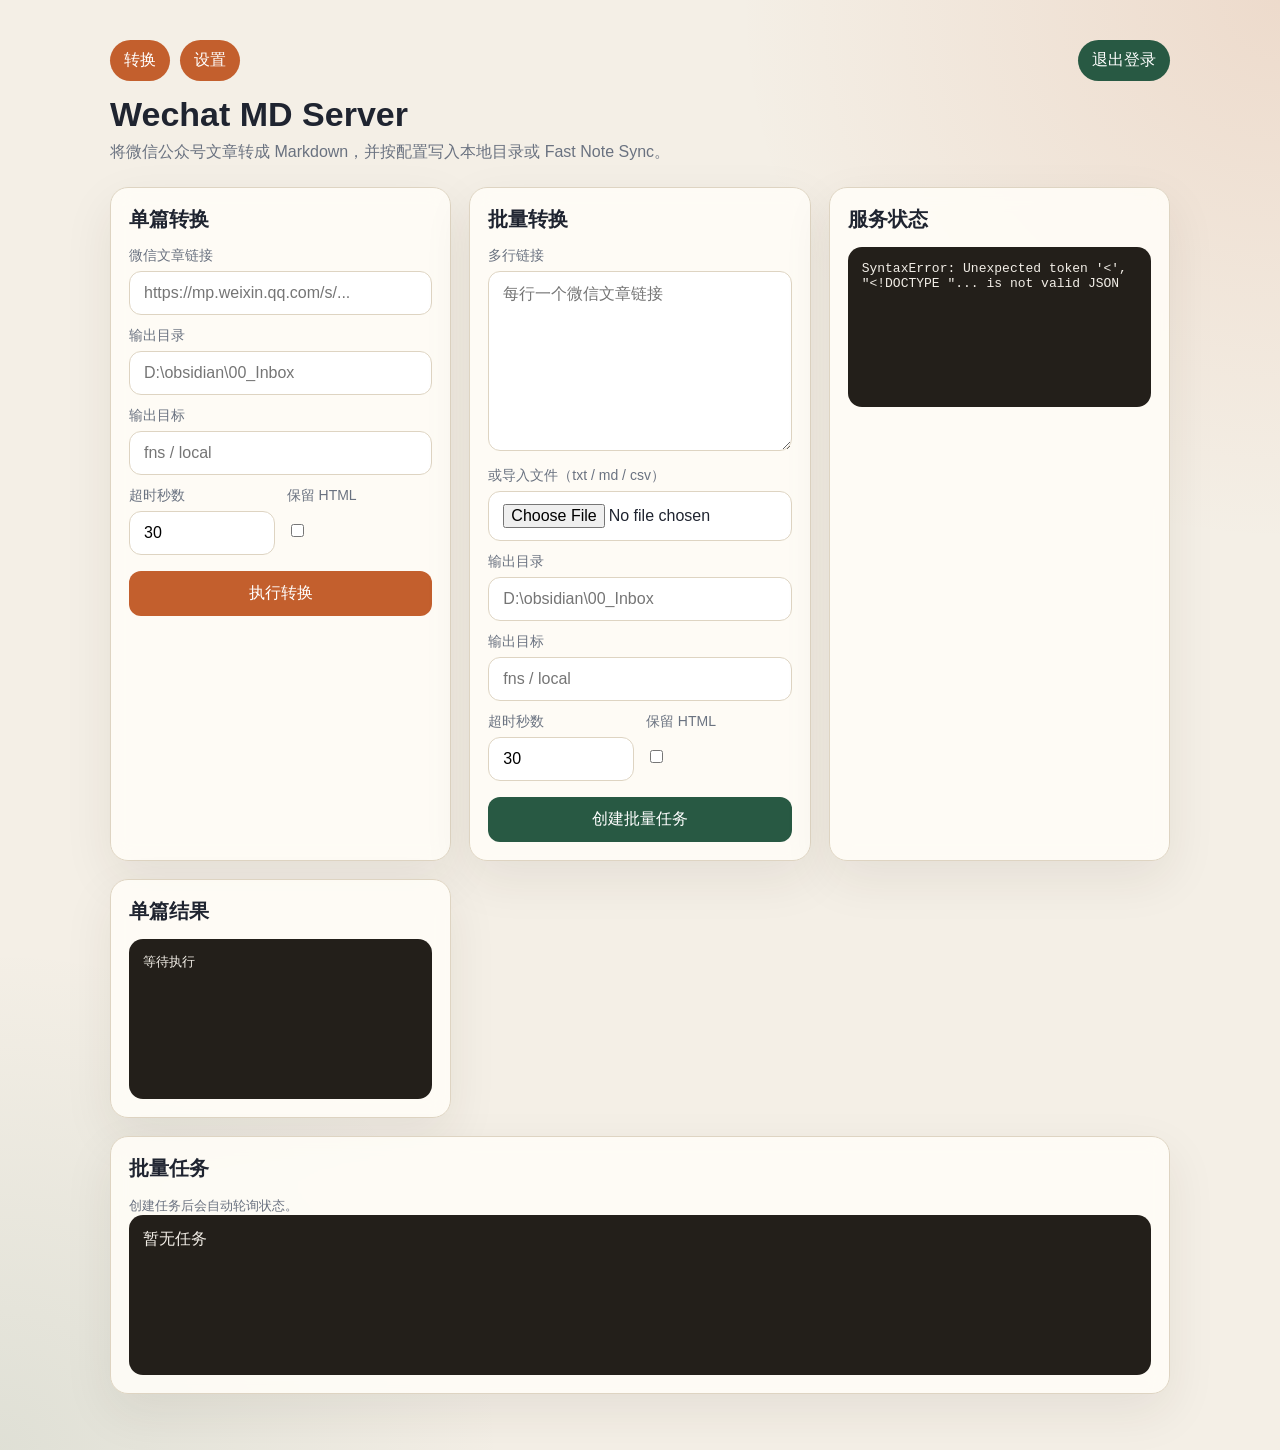
==== app/web/index.html @ 17783401 "feat: add admin settings page with FNS clipboard import" ====
<!doctype html>
<html lang="zh-CN">
<head>
  <meta charset="utf-8">
  <meta name="viewport" content="width=device-width, initial-scale=1">
  <title>Wechat MD Server</title>
  <style>
    :root {
      --bg: #f4efe6;
      --card: #fffdf8;
      --ink: #1f2430;
      --muted: #6a7280;
      --line: #ded4c2;
      --accent: #c35f2d;
      --accent-2: #285943;
    }
    * { box-sizing: border-box; }
    body {
      margin: 0;
      font-family: "Segoe UI", "PingFang SC", "Microsoft YaHei", sans-serif;
      color: var(--ink);
      background:
        radial-gradient(circle at top right, rgba(195,95,45,.14), transparent 28%),
        radial-gradient(circle at bottom left, rgba(40,89,67,.1), transparent 26%),
        var(--bg);
    }
    main { max-width: 1100px; margin: 0 auto; padding: 40px 20px 56px; }
    h1 { margin: 0 0 8px; font-size: 34px; }
    p.lead { margin: 0 0 24px; color: var(--muted); }
    .grid { display: grid; grid-template-columns: repeat(auto-fit, minmax(320px, 1fr)); gap: 18px; }
    .card {
      background: rgba(255,253,248,.88);
      border: 1px solid var(--line);
      border-radius: 18px;
      padding: 18px;
      box-shadow: 0 18px 50px rgba(46, 38, 26, .08);
      backdrop-filter: blur(10px);
    }
    .card h2 { margin: 0 0 14px; font-size: 20px; }
    label { display: block; margin: 12px 0 6px; font-size: 14px; color: var(--muted); }
    input, textarea, button {
      width: 100%;
      font: inherit;
      border-radius: 12px;
    }
    input, textarea {
      padding: 12px 14px;
      border: 1px solid var(--line);
      background: #fff;
    }
    textarea { min-height: 180px; resize: vertical; }
    .row { display: grid; grid-template-columns: 1fr 1fr; gap: 12px; }
    .actions { display: flex; gap: 10px; margin-top: 16px; }
    .actions button {
      border: 0;
      padding: 12px 14px;
      cursor: pointer;
      color: #fff;
      background: var(--accent);
    }
    .actions button.secondary { background: var(--accent-2); }
    pre, .result {
      margin: 0;
      padding: 14px;
      border-radius: 14px;
      background: #231f1a;
      color: #f2eee7;
      overflow: auto;
      min-height: 160px;
      white-space: pre-wrap;
      word-break: break-word;
    }
    .toolbar {
      display: flex;
      justify-content: space-between;
      align-items: center;
      margin-bottom: 14px;
    }
    .nav {
      display: flex;
      gap: 10px;
    }
    .nav a {
      display: inline-flex;
      align-items: center;
      text-decoration: none;
      border-radius: 999px;
      padding: 10px 14px;
      color: #fff;
      background: var(--accent);
    }
    .toolbar button {
      width: auto;
      border: 0;
      border-radius: 999px;
      padding: 10px 14px;
      background: var(--accent-2);
      color: #fff;
      cursor: pointer;
    }
    ul.jobs { list-style: none; padding: 0; margin: 0; display: grid; gap: 10px; }
    ul.jobs li {
      border: 1px solid var(--line);
      border-radius: 14px;
      padding: 12px;
      background: #fff;
    }
    small { color: var(--muted); }
  </style>
</head>
<body>
  <main>
    <div class="toolbar">
      <div class="nav">
        <a href="/">转换</a>
        <a href="/settings">设置</a>
      </div>
      <button id="logout-button">退出登录</button>
    </div>
    <h1>Wechat MD Server</h1>
    <p class="lead">将微信公众号文章转成 Markdown，并按配置写入本地目录或 Fast Note Sync。</p>
    <div class="grid">
      <section class="card">
        <h2>单篇转换</h2>
        <label for="single-url">微信文章链接</label>
        <input id="single-url" placeholder="https://mp.weixin.qq.com/s/..." />
        <label for="single-output">输出目录</label>
        <input id="single-output" placeholder="D:\obsidian\00_Inbox" />
        <label for="single-target">输出目标</label>
        <input id="single-target" placeholder="fns / local" />
        <div class="row">
          <div>
            <label for="single-timeout">超时秒数</label>
            <input id="single-timeout" type="number" value="30" />
          </div>
          <div>
            <label for="single-save-html">保留 HTML</label>
            <input id="single-save-html" type="checkbox" style="width:auto; transform: translateY(10px);" />
          </div>
        </div>
        <div class="actions">
          <button id="single-submit">执行转换</button>
        </div>
      </section>

      <section class="card">
        <h2>批量转换</h2>
        <label for="batch-urls">多行链接</label>
        <textarea id="batch-urls" placeholder="每行一个微信文章链接"></textarea>
        <label for="batch-file">或导入文件（txt / md / csv）</label>
        <input id="batch-file" type="file" />
        <label for="batch-output">输出目录</label>
        <input id="batch-output" placeholder="D:\obsidian\00_Inbox" />
        <label for="batch-target">输出目标</label>
        <input id="batch-target" placeholder="fns / local" />
        <div class="row">
          <div>
            <label for="batch-timeout">超时秒数</label>
            <input id="batch-timeout" type="number" value="30" />
          </div>
          <div>
            <label for="batch-save-html">保留 HTML</label>
            <input id="batch-save-html" type="checkbox" style="width:auto; transform: translateY(10px);" />
          </div>
        </div>
        <div class="actions">
          <button id="batch-submit" class="secondary">创建批量任务</button>
        </div>
      </section>

      <section class="card">
        <h2>服务状态</h2>
        <pre id="config-result">加载中...</pre>
      </section>

      <section class="card">
        <h2>单篇结果</h2>
        <pre id="single-result">等待执行</pre>
      </section>

      <section class="card" style="grid-column: 1 / -1;">
        <h2>批量任务</h2>
        <small>创建任务后会自动轮询状态。</small>
        <div class="result" id="batch-result">暂无任务</div>
      </section>
    </div>
  </main>
  <script>
    const configResult = document.getElementById("config-result");
    const singleResult = document.getElementById("single-result");
    const batchResult = document.getElementById("batch-result");

    async function loadConfig() {
      const response = await fetch("/api/config");
      const data = await response.json();
      configResult.textContent = JSON.stringify(data, null, 2);
      document.getElementById("single-output").value = data.default_output_dir || "";
      document.getElementById("batch-output").value = data.default_output_dir || "";
      document.getElementById("single-target").value = data.default_output_target || "";
      document.getElementById("batch-target").value = data.default_output_target || "";
    }

    document.getElementById("single-submit").addEventListener("click", async () => {
      singleResult.textContent = "处理中...";
      const payload = {
        url: document.getElementById("single-url").value.trim(),
        output_dir: document.getElementById("single-output").value.trim(),
        output_target: document.getElementById("single-target").value.trim(),
        timeout: Number(document.getElementById("single-timeout").value || 30),
        save_html: document.getElementById("single-save-html").checked
      };
      const response = await fetch("/api/convert", {
        method: "POST",
        headers: { "Content-Type": "application/json" },
        body: JSON.stringify(payload)
      });
      const data = await response.json();
      singleResult.textContent = JSON.stringify(data, null, 2);
    });

    async function pollJob(jobId) {
      let keepPolling = true;
      while (keepPolling) {
        const response = await fetch(`/api/jobs/${jobId}`);
        const data = await response.json();
        batchResult.textContent = JSON.stringify(data, null, 2);
        keepPolling = data.status === "queued" || data.status === "running";
        if (keepPolling) {
          await new Promise((resolve) => setTimeout(resolve, 1500));
        }
      }
    }

    document.getElementById("batch-submit").addEventListener("click", async () => {
      batchResult.textContent = "创建任务中...";
      const fileInput = document.getElementById("batch-file");
      const formData = new FormData();
      formData.append("urls_text", document.getElementById("batch-urls").value);
      formData.append("output_dir", document.getElementById("batch-output").value.trim());
      formData.append("output_target", document.getElementById("batch-target").value.trim());
      formData.append("timeout", document.getElementById("batch-timeout").value || "30");
      formData.append("save_html", document.getElementById("batch-save-html").checked ? "true" : "false");
      if (fileInput.files[0]) {
        formData.append("file", fileInput.files[0]);
      }
      const response = await fetch("/api/batch", {
        method: "POST",
        body: formData
      });
      const data = await response.json();
      batchResult.textContent = JSON.stringify(data, null, 2);
      if (data.job_id) {
        pollJob(data.job_id);
      }
    });

    loadConfig().catch((error) => {
      configResult.textContent = String(error);
    });

    document.getElementById("logout-button").addEventListener("click", async () => {
      await fetch("/api/session", { method: "DELETE" });
      window.location.href = "/";
    });
  </script>
</body>
</html>
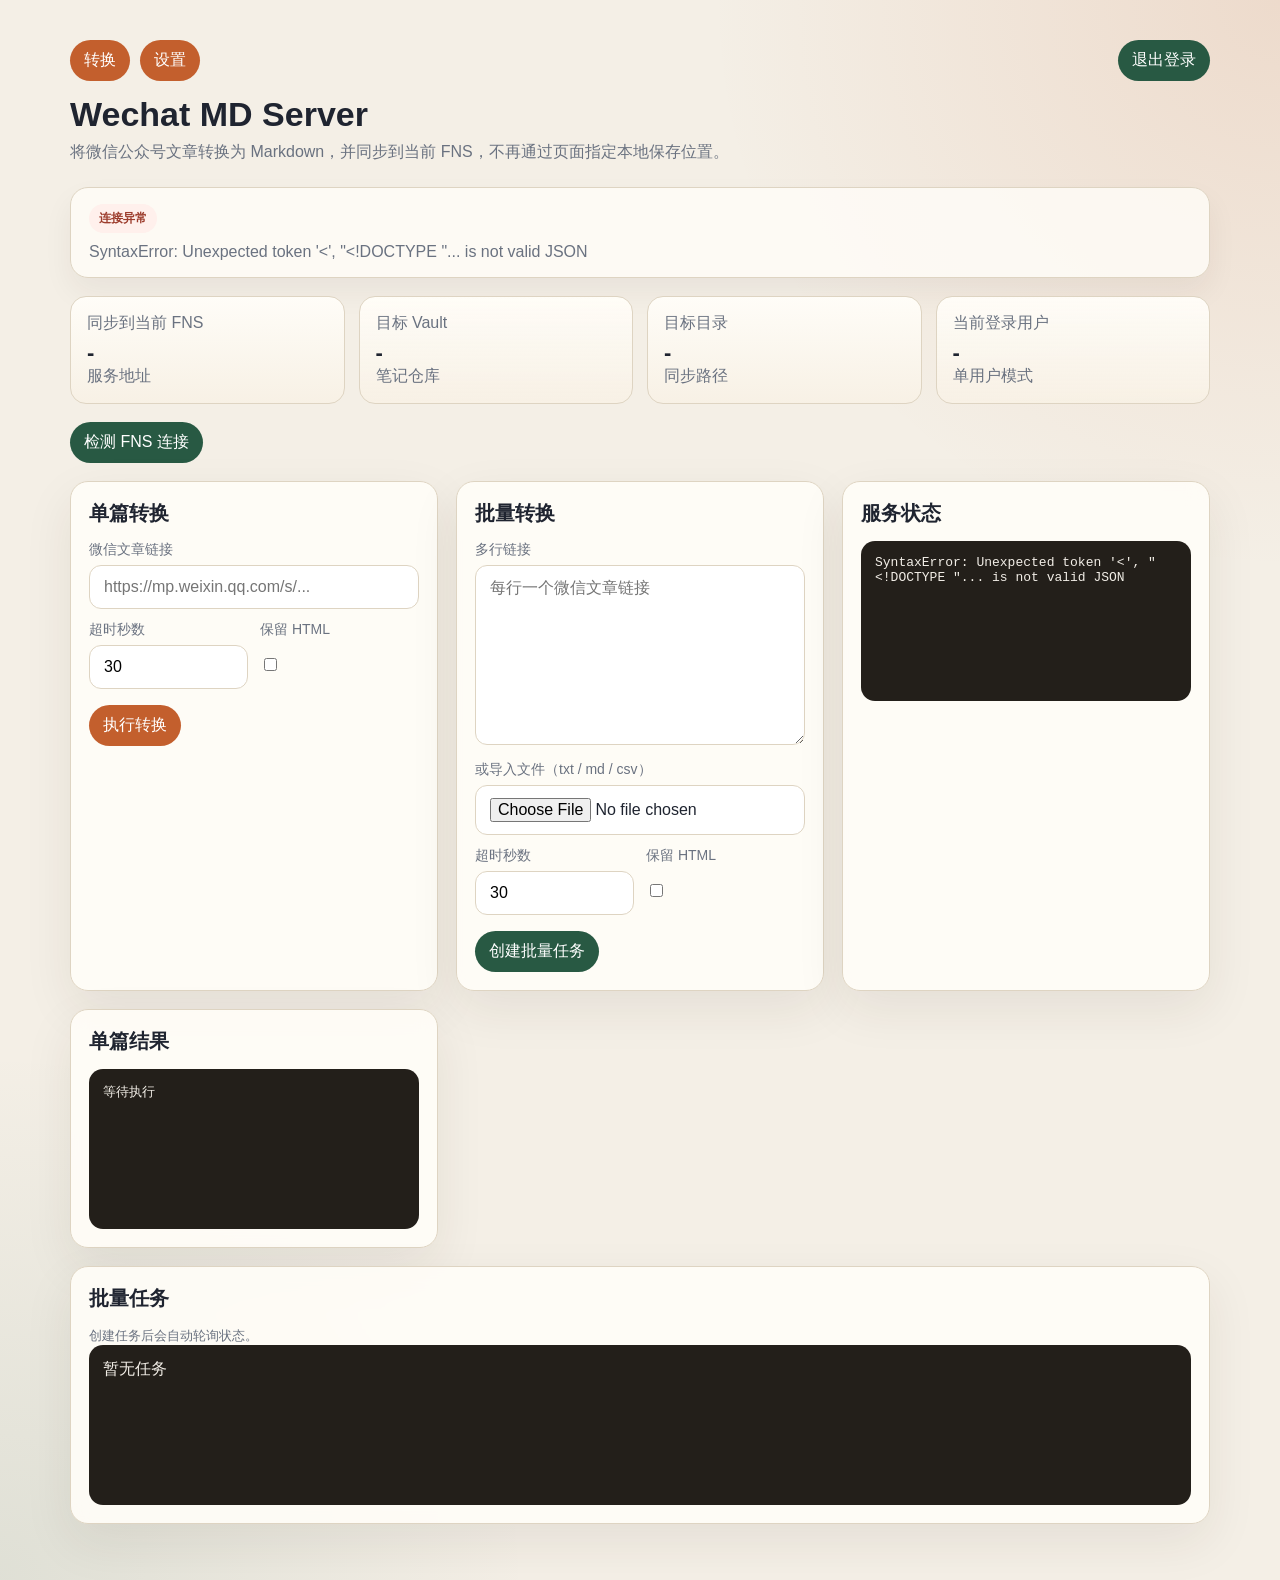
==== commit 4934c453: "更新登录方式" ====
--- a/app/web/index.html
+++ b/app/web/index.html
@@ -13,6 +13,10 @@
       --line: #ded4c2;
       --accent: #c35f2d;
       --accent-2: #285943;
+      --warn: #9d3d2d;
+      --success-soft: #edf8f2;
+      --info-soft: #eff5ff;
+      --warn-soft: #fff4e4;
     }
     * { box-sizing: border-box; }
     body {
@@ -24,12 +28,33 @@
         radial-gradient(circle at bottom left, rgba(40,89,67,.1), transparent 26%),
         var(--bg);
     }
-    main { max-width: 1100px; margin: 0 auto; padding: 40px 20px 56px; }
+    main { max-width: 1180px; margin: 0 auto; padding: 40px 20px 56px; }
     h1 { margin: 0 0 8px; font-size: 34px; }
     p.lead { margin: 0 0 24px; color: var(--muted); }
+    .toolbar {
+      display: flex;
+      justify-content: space-between;
+      align-items: center;
+      margin-bottom: 14px;
+    }
+    .nav { display: flex; gap: 10px; }
+    .nav a, .toolbar button, .actions button {
+      display: inline-flex;
+      align-items: center;
+      justify-content: center;
+      text-decoration: none;
+      border-radius: 999px;
+      padding: 10px 14px;
+      color: #fff;
+      background: var(--accent);
+      border: 0;
+      cursor: pointer;
+      font: inherit;
+    }
+    .toolbar button, .actions button.secondary { background: var(--accent-2); }
     .grid { display: grid; grid-template-columns: repeat(auto-fit, minmax(320px, 1fr)); gap: 18px; }
     .card {
-      background: rgba(255,253,248,.88);
+      background: rgba(255,253,248,.9);
       border: 1px solid var(--line);
       border-radius: 18px;
       padding: 18px;
@@ -37,28 +62,49 @@
       backdrop-filter: blur(10px);
     }
     .card h2 { margin: 0 0 14px; font-size: 20px; }
+    .hero-card {
+      display: grid;
+      grid-template-columns: repeat(auto-fit, minmax(220px, 1fr));
+      gap: 14px;
+      margin-bottom: 18px;
+    }
+    .metric {
+      border-radius: 16px;
+      padding: 16px;
+      border: 1px solid var(--line);
+      background: linear-gradient(180deg, rgba(255,253,248,.98), rgba(248,241,229,.88));
+    }
+    .metric strong {
+      display: block;
+      margin-top: 6px;
+      font-size: 22px;
+      word-break: break-word;
+    }
+    .pill {
+      display: inline-flex;
+      align-items: center;
+      gap: 6px;
+      border-radius: 999px;
+      padding: 6px 10px;
+      font-size: 12px;
+      font-weight: 600;
+    }
+    .pill.success { background: var(--success-soft); color: #1e6a48; }
+    .pill.warn { background: var(--warn-soft); color: #9a5a15; }
+    .pill.error { background: #fff0ec; color: var(--warn); }
+    .pill.info { background: var(--info-soft); color: #2e5fa8; }
     label { display: block; margin: 12px 0 6px; font-size: 14px; color: var(--muted); }
-    input, textarea, button {
+    input, textarea {
       width: 100%;
       font: inherit;
       border-radius: 12px;
-    }
-    input, textarea {
       padding: 12px 14px;
       border: 1px solid var(--line);
       background: #fff;
     }
     textarea { min-height: 180px; resize: vertical; }
     .row { display: grid; grid-template-columns: 1fr 1fr; gap: 12px; }
-    .actions { display: flex; gap: 10px; margin-top: 16px; }
-    .actions button {
-      border: 0;
-      padding: 12px 14px;
-      cursor: pointer;
-      color: #fff;
-      background: var(--accent);
-    }
-    .actions button.secondary { background: var(--accent-2); }
+    .actions { display: flex; gap: 10px; margin-top: 16px; flex-wrap: wrap; }
     pre, .result {
       margin: 0;
       padding: 14px;
@@ -70,42 +116,16 @@
       white-space: pre-wrap;
       word-break: break-word;
     }
-    .toolbar {
-      display: flex;
-      justify-content: space-between;
-      align-items: center;
-      margin-bottom: 14px;
-    }
-    .nav {
-      display: flex;
-      gap: 10px;
-    }
-    .nav a {
-      display: inline-flex;
-      align-items: center;
-      text-decoration: none;
-      border-radius: 999px;
-      padding: 10px 14px;
-      color: #fff;
-      background: var(--accent);
-    }
-    .toolbar button {
-      width: auto;
-      border: 0;
-      border-radius: 999px;
-      padding: 10px 14px;
-      background: var(--accent-2);
-      color: #fff;
-      cursor: pointer;
-    }
-    ul.jobs { list-style: none; padding: 0; margin: 0; display: grid; gap: 10px; }
-    ul.jobs li {
+    .muted { color: var(--muted); }
+    small { color: var(--muted); }
+    .banner {
+      margin-bottom: 18px;
+      padding: 16px 18px;
+      border-radius: 18px;
       border: 1px solid var(--line);
-      border-radius: 14px;
-      padding: 12px;
-      background: #fff;
-    }
-    small { color: var(--muted); }
+      background: rgba(255,253,248,.82);
+      box-shadow: 0 14px 30px rgba(46, 38, 26, .06);
+    }
   </style>
 </head>
 <body>
@@ -117,17 +137,47 @@
       </div>
       <button id="logout-button">退出登录</button>
     </div>
+
     <h1>Wechat MD Server</h1>
-    <p class="lead">将微信公众号文章转成 Markdown，并按配置写入本地目录或 Fast Note Sync。</p>
+    <p class="lead">将微信公众号文章转换为 Markdown，并同步到当前 FNS，不再通过页面指定本地保存位置。</p>
+
+    <section class="banner">
+      <div class="pill info" id="fns-health-pill">待检测</div>
+      <p class="muted" id="fns-health-message" style="margin: 10px 0 0;">准备读取当前 FNS 配置。</p>
+    </section>
+
+    <section class="hero-card">
+      <article class="metric">
+        <span class="muted">同步到当前 FNS</span>
+        <strong id="fns-base-url">-</strong>
+        <span class="muted">服务地址</span>
+      </article>
+      <article class="metric">
+        <span class="muted">目标 Vault</span>
+        <strong id="fns-vault">-</strong>
+        <span class="muted">笔记仓库</span>
+      </article>
+      <article class="metric">
+        <span class="muted">目标目录</span>
+        <strong id="fns-target-dir">-</strong>
+        <span class="muted">同步路径</span>
+      </article>
+      <article class="metric">
+        <span class="muted">当前登录用户</span>
+        <strong id="current-user">-</strong>
+        <span class="muted">单用户模式</span>
+      </article>
+    </section>
+
+    <div class="actions" style="margin: 0 0 18px;">
+      <button id="check-fns-button" class="secondary">检测 FNS 连接</button>
+    </div>
+
     <div class="grid">
       <section class="card">
         <h2>单篇转换</h2>
         <label for="single-url">微信文章链接</label>
         <input id="single-url" placeholder="https://mp.weixin.qq.com/s/..." />
-        <label for="single-output">输出目录</label>
-        <input id="single-output" placeholder="D:\obsidian\00_Inbox" />
-        <label for="single-target">输出目标</label>
-        <input id="single-target" placeholder="fns / local" />
         <div class="row">
           <div>
             <label for="single-timeout">超时秒数</label>
@@ -149,10 +199,6 @@
         <textarea id="batch-urls" placeholder="每行一个微信文章链接"></textarea>
         <label for="batch-file">或导入文件（txt / md / csv）</label>
         <input id="batch-file" type="file" />
-        <label for="batch-output">输出目录</label>
-        <input id="batch-output" placeholder="D:\obsidian\00_Inbox" />
-        <label for="batch-target">输出目标</label>
-        <input id="batch-target" placeholder="fns / local" />
         <div class="row">
           <div>
             <label for="batch-timeout">超时秒数</label>
@@ -190,22 +236,56 @@
     const singleResult = document.getElementById("single-result");
     const batchResult = document.getElementById("batch-result");
 
+    function setFnsHealth(state, message) {
+      const pill = document.getElementById("fns-health-pill");
+      pill.className = `pill ${state}`;
+      pill.textContent = state === "success" ? "连接正常" : state === "warn" ? "部分可用" : state === "error" ? "连接异常" : "待检测";
+      document.getElementById("fns-health-message").textContent = message;
+    }
+
+    function updateHero(data) {
+      document.getElementById("fns-base-url").textContent = data.fns_base_url || "未配置";
+      document.getElementById("fns-vault").textContent = data.fns_vault || "未配置";
+      document.getElementById("fns-target-dir").textContent = data.fns_target_dir || "未配置";
+      document.getElementById("current-user").textContent = data.current_user?.username || "-";
+    }
+
     async function loadConfig() {
       const response = await fetch("/api/config");
       const data = await response.json();
       configResult.textContent = JSON.stringify(data, null, 2);
-      document.getElementById("single-output").value = data.default_output_dir || "";
-      document.getElementById("batch-output").value = data.default_output_dir || "";
-      document.getElementById("single-target").value = data.default_output_target || "";
-      document.getElementById("batch-target").value = data.default_output_target || "";
+      updateHero(data);
+      if (data.fns_enabled) {
+        setFnsHealth("info", "FNS 配置已读取，可以直接检测连通性。");
+      } else {
+        setFnsHealth("warn", "FNS 尚未配置完整，请先去设置页。");
+      }
+    }
+
+    async function checkFnsStatus() {
+      setFnsHealth("info", "正在检测 FNS 连接...");
+      const response = await fetch("/api/admin/fns-status");
+      const data = await response.json();
+      configResult.textContent = JSON.stringify(data, null, 2);
+      if (!response.ok) {
+        setFnsHealth("error", data.detail || "检测失败");
+        return;
+      }
+      if (!data.configured) {
+        setFnsHealth("warn", data.message || "FNS 尚未配置完整。");
+      } else if (data.connected && data.vault_exists) {
+        setFnsHealth("success", `已连接 ${data.base_url}，vault ${data.vault_name} 可用。`);
+      } else if (data.connected) {
+        setFnsHealth("warn", data.message || "连接正常，但目标 vault 不存在。");
+      } else {
+        setFnsHealth("error", data.message || "连接失败。");
+      }
     }
 
     document.getElementById("single-submit").addEventListener("click", async () => {
       singleResult.textContent = "处理中...";
       const payload = {
         url: document.getElementById("single-url").value.trim(),
-        output_dir: document.getElementById("single-output").value.trim(),
-        output_target: document.getElementById("single-target").value.trim(),
         timeout: Number(document.getElementById("single-timeout").value || 30),
         save_html: document.getElementById("single-save-html").checked
       };
@@ -236,8 +316,6 @@
       const fileInput = document.getElementById("batch-file");
       const formData = new FormData();
       formData.append("urls_text", document.getElementById("batch-urls").value);
-      formData.append("output_dir", document.getElementById("batch-output").value.trim());
-      formData.append("output_target", document.getElementById("batch-target").value.trim());
       formData.append("timeout", document.getElementById("batch-timeout").value || "30");
       formData.append("save_html", document.getElementById("batch-save-html").checked ? "true" : "false");
       if (fileInput.files[0]) {
@@ -254,13 +332,18 @@
       }
     });
 
+    document.getElementById("check-fns-button").addEventListener("click", () => {
+      checkFnsStatus().catch((error) => setFnsHealth("error", String(error)));
+    });
+
     loadConfig().catch((error) => {
       configResult.textContent = String(error);
+      setFnsHealth("error", String(error));
     });
 
     document.getElementById("logout-button").addEventListener("click", async () => {
       await fetch("/api/session", { method: "DELETE" });
-      window.location.href = "/";
+      window.location.href = "/login";
     });
   </script>
 </body>
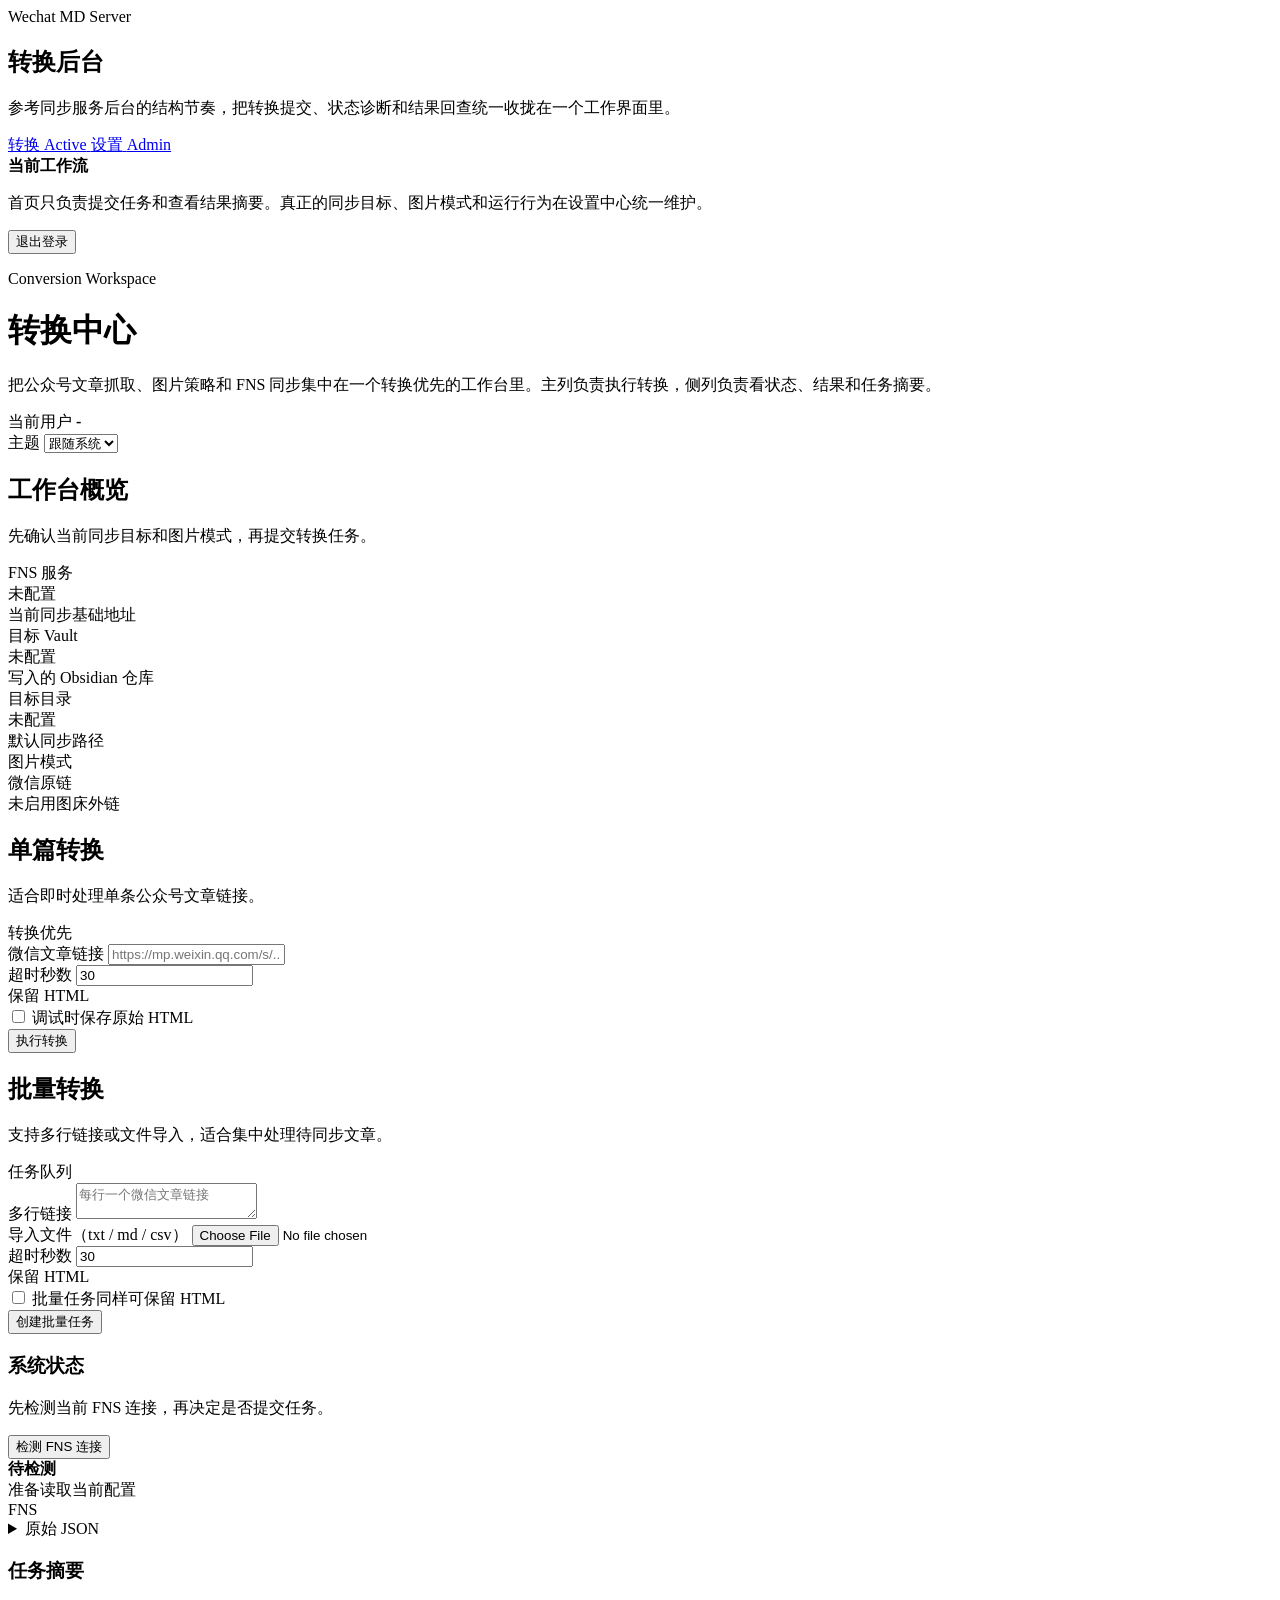
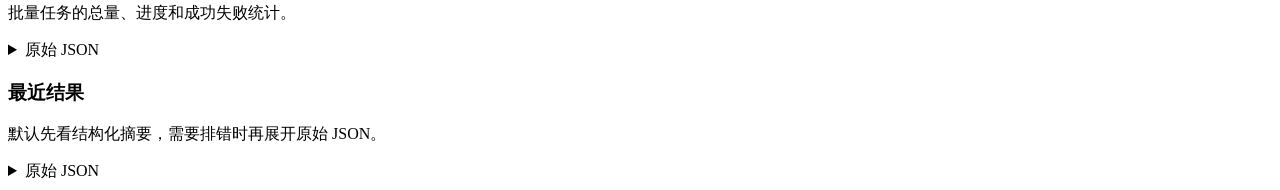
==== commit d3060229: "更新页面UI" ====
--- a/app/web/index.html
+++ b/app/web/index.html
@@ -4,298 +4,427 @@
   <meta charset="utf-8">
   <meta name="viewport" content="width=device-width, initial-scale=1">
   <title>Wechat MD Server</title>
-  <style>
-    :root {
-      --bg: #f4efe6;
-      --card: #fffdf8;
-      --ink: #1f2430;
-      --muted: #6a7280;
-      --line: #ded4c2;
-      --accent: #c35f2d;
-      --accent-2: #285943;
-      --warn: #9d3d2d;
-      --success-soft: #edf8f2;
-      --info-soft: #eff5ff;
-      --warn-soft: #fff4e4;
-    }
-    * { box-sizing: border-box; }
-    body {
-      margin: 0;
-      font-family: "Segoe UI", "PingFang SC", "Microsoft YaHei", sans-serif;
-      color: var(--ink);
-      background:
-        radial-gradient(circle at top right, rgba(195,95,45,.14), transparent 28%),
-        radial-gradient(circle at bottom left, rgba(40,89,67,.1), transparent 26%),
-        var(--bg);
-    }
-    main { max-width: 1180px; margin: 0 auto; padding: 40px 20px 56px; }
-    h1 { margin: 0 0 8px; font-size: 34px; }
-    p.lead { margin: 0 0 24px; color: var(--muted); }
-    .toolbar {
-      display: flex;
-      justify-content: space-between;
-      align-items: center;
-      margin-bottom: 14px;
-    }
-    .nav { display: flex; gap: 10px; }
-    .nav a, .toolbar button, .actions button {
-      display: inline-flex;
-      align-items: center;
-      justify-content: center;
-      text-decoration: none;
-      border-radius: 999px;
-      padding: 10px 14px;
-      color: #fff;
-      background: var(--accent);
-      border: 0;
-      cursor: pointer;
-      font: inherit;
-    }
-    .toolbar button, .actions button.secondary { background: var(--accent-2); }
-    .grid { display: grid; grid-template-columns: repeat(auto-fit, minmax(320px, 1fr)); gap: 18px; }
-    .card {
-      background: rgba(255,253,248,.9);
-      border: 1px solid var(--line);
-      border-radius: 18px;
-      padding: 18px;
-      box-shadow: 0 18px 50px rgba(46, 38, 26, .08);
-      backdrop-filter: blur(10px);
-    }
-    .card h2 { margin: 0 0 14px; font-size: 20px; }
-    .hero-card {
-      display: grid;
-      grid-template-columns: repeat(auto-fit, minmax(220px, 1fr));
-      gap: 14px;
-      margin-bottom: 18px;
-    }
-    .metric {
-      border-radius: 16px;
-      padding: 16px;
-      border: 1px solid var(--line);
-      background: linear-gradient(180deg, rgba(255,253,248,.98), rgba(248,241,229,.88));
-    }
-    .metric strong {
-      display: block;
-      margin-top: 6px;
-      font-size: 22px;
-      word-break: break-word;
-    }
-    .pill {
-      display: inline-flex;
-      align-items: center;
-      gap: 6px;
-      border-radius: 999px;
-      padding: 6px 10px;
-      font-size: 12px;
-      font-weight: 600;
-    }
-    .pill.success { background: var(--success-soft); color: #1e6a48; }
-    .pill.warn { background: var(--warn-soft); color: #9a5a15; }
-    .pill.error { background: #fff0ec; color: var(--warn); }
-    .pill.info { background: var(--info-soft); color: #2e5fa8; }
-    label { display: block; margin: 12px 0 6px; font-size: 14px; color: var(--muted); }
-    input, textarea {
-      width: 100%;
-      font: inherit;
-      border-radius: 12px;
-      padding: 12px 14px;
-      border: 1px solid var(--line);
-      background: #fff;
-    }
-    textarea { min-height: 180px; resize: vertical; }
-    .row { display: grid; grid-template-columns: 1fr 1fr; gap: 12px; }
-    .actions { display: flex; gap: 10px; margin-top: 16px; flex-wrap: wrap; }
-    pre, .result {
-      margin: 0;
-      padding: 14px;
-      border-radius: 14px;
-      background: #231f1a;
-      color: #f2eee7;
-      overflow: auto;
-      min-height: 160px;
-      white-space: pre-wrap;
-      word-break: break-word;
-    }
-    .muted { color: var(--muted); }
-    small { color: var(--muted); }
-    .banner {
-      margin-bottom: 18px;
-      padding: 16px 18px;
-      border-radius: 18px;
-      border: 1px solid var(--line);
-      background: rgba(255,253,248,.82);
-      box-shadow: 0 14px 30px rgba(46, 38, 26, .06);
-    }
-  </style>
+  <link rel="stylesheet" href="/assets/admin.css">
 </head>
 <body>
-  <main>
-    <div class="toolbar">
-      <div class="nav">
-        <a href="/">转换</a>
-        <a href="/settings">设置</a>
+  <div class="admin-shell">
+    <aside class="sidebar">
+      <div>
+        <span class="brand-mark">Wechat MD Server</span>
+        <h1 class="brand-title">转换后台</h1>
+        <p class="brand-copy">参考同步服务后台的结构节奏，把转换提交、状态诊断和结果回查统一收拢在一个工作界面里。</p>
       </div>
-      <button id="logout-button">退出登录</button>
+
+      <nav class="sidebar-nav" aria-label="主导航">
+        <a class="nav-link active" href="/">
+          <span>转换</span>
+          <span class="status-badge info">Active</span>
+        </a>
+        <a class="nav-link" href="/settings">
+          <span>设置</span>
+          <span class="status-badge warn">Admin</span>
+        </a>
+      </nav>
+
+      <div class="sidebar-footer">
+        <div class="sidebar-note">
+          <strong>当前工作流</strong>
+          <p class="helper-text">首页只负责提交任务和查看结果摘要。真正的同步目标、图片模式和运行行为在设置中心统一维护。</p>
+        </div>
+        <button id="logout-button" class="button ghost">退出登录</button>
+      </div>
+    </aside>
+
+    <div class="content-shell">
+      <header class="topbar">
+        <div>
+          <p class="eyebrow">Conversion Workspace</p>
+          <h1 class="page-title">转换中心</h1>
+          <p class="page-copy">把公众号文章抓取、图片策略和 FNS 同步集中在一个转换优先的工作台里。主列负责执行转换，侧列负责看状态、结果和任务摘要。</p>
+        </div>
+        <div class="topbar-actions">
+          <div class="quick-chip">
+            <span>当前用户</span>
+            <strong id="current-user-chip">-</strong>
+          </div>
+          <label class="theme-switcher" for="theme-select-index">
+            <span>主题</span>
+            <select id="theme-select-index" data-theme-select>
+              <option value="system">跟随系统</option>
+              <option value="light">浅色</option>
+              <option value="dark">深色</option>
+            </select>
+          </label>
+        </div>
+      </header>
+
+      <main class="page-main">
+        <section class="section-block">
+          <div class="section-head">
+            <div>
+              <h2>工作台概览</h2>
+              <p>先确认当前同步目标和图片模式，再提交转换任务。</p>
+            </div>
+          </div>
+
+          <div class="overview-strip">
+            <article class="metric-card compact">
+              <div class="metric-label">FNS 服务</div>
+              <div class="metric-value" id="metric-fns-url">未配置</div>
+              <div class="metric-foot">当前同步基础地址</div>
+            </article>
+            <article class="metric-card compact">
+              <div class="metric-label">目标 Vault</div>
+              <div class="metric-value" id="metric-vault">未配置</div>
+              <div class="metric-foot">写入的 Obsidian 仓库</div>
+            </article>
+            <article class="metric-card compact">
+              <div class="metric-label">目标目录</div>
+              <div class="metric-value" id="metric-target-dir">未配置</div>
+              <div class="metric-foot">默认同步路径</div>
+            </article>
+            <article class="metric-card compact">
+              <div class="metric-label">图片模式</div>
+              <div class="metric-value" id="metric-image-mode">微信原链</div>
+              <div class="metric-foot" id="metric-image-detail">未启用图床外链</div>
+            </article>
+          </div>
+        </section>
+
+        <section class="section-block">
+          <div class="workspace-grid">
+            <div class="primary-stack">
+              <section class="module-card">
+                <div class="module-header">
+                  <div class="section-head" style="margin-bottom:0;">
+                    <div>
+                      <h2>单篇转换</h2>
+                      <p>适合即时处理单条公众号文章链接。</p>
+                    </div>
+                    <div class="meta-chip">转换优先</div>
+                  </div>
+                </div>
+                <div class="module-body">
+                  <div class="field-grid one">
+                    <div class="field">
+                      <label for="single-url">微信文章链接</label>
+                      <input id="single-url" placeholder="https://mp.weixin.qq.com/s/...">
+                    </div>
+                  </div>
+
+                  <div class="field-grid compact">
+                    <div class="field">
+                      <label for="single-timeout">超时秒数</label>
+                      <input id="single-timeout" type="number" value="30">
+                    </div>
+                    <div class="field inline-toggle">
+                      <label for="single-save-html">保留 HTML</label>
+                      <div class="checkbox-row">
+                        <input id="single-save-html" type="checkbox">
+                        <span class="helper-text">调试时保存原始 HTML</span>
+                      </div>
+                    </div>
+                  </div>
+
+                  <div class="action-row">
+                    <button id="single-submit" class="button">执行转换</button>
+                  </div>
+                </div>
+              </section>
+
+              <section class="module-card">
+                <div class="module-header">
+                  <div class="section-head" style="margin-bottom:0;">
+                    <div>
+                      <h2>批量转换</h2>
+                      <p>支持多行链接或文件导入，适合集中处理待同步文章。</p>
+                    </div>
+                    <div class="meta-chip">任务队列</div>
+                  </div>
+                </div>
+                <div class="module-body">
+                  <div class="field-grid one">
+                    <div class="field">
+                      <label for="batch-urls">多行链接</label>
+                      <textarea id="batch-urls" placeholder="每行一个微信文章链接"></textarea>
+                    </div>
+                    <div class="field">
+                      <label for="batch-file">导入文件（txt / md / csv）</label>
+                      <input id="batch-file" type="file">
+                    </div>
+                  </div>
+
+                  <div class="field-grid compact">
+                    <div class="field">
+                      <label for="batch-timeout">超时秒数</label>
+                      <input id="batch-timeout" type="number" value="30">
+                    </div>
+                    <div class="field inline-toggle">
+                      <label for="batch-save-html">保留 HTML</label>
+                      <div class="checkbox-row">
+                        <input id="batch-save-html" type="checkbox">
+                        <span class="helper-text">批量任务同样可保留 HTML</span>
+                      </div>
+                    </div>
+                  </div>
+
+                  <div class="action-row">
+                    <button id="batch-submit" class="button secondary">创建批量任务</button>
+                  </div>
+                </div>
+              </section>
+            </div>
+
+            <aside class="side-stack">
+              <section class="admin-card">
+                <div class="panel-header">
+                  <div>
+                    <h3>系统状态</h3>
+                    <p>先检测当前 FNS 连接，再决定是否提交任务。</p>
+                  </div>
+                  <button id="check-fns-button" class="button ghost">检测 FNS 连接</button>
+                </div>
+                <div class="status-list">
+                  <div class="status-row">
+                    <div>
+                      <strong id="metric-health-label">待检测</strong>
+                      <div class="helper-text" id="metric-health-detail">准备读取当前配置</div>
+                    </div>
+                    <span class="status-badge info">FNS</span>
+                  </div>
+                </div>
+                <div id="service-summary" class="status-panel"></div>
+                <div class="raw-json">
+                  <details>
+                    <summary>原始 JSON</summary>
+                    <pre id="config-result">加载中...</pre>
+                  </details>
+                </div>
+              </section>
+
+              <section class="admin-card">
+                <div class="panel-header">
+                  <div>
+                    <h3>任务摘要</h3>
+                    <p>批量任务的总量、进度和成功失败统计。</p>
+                  </div>
+                </div>
+                <div id="batch-summary" class="status-panel"></div>
+                <div class="raw-json">
+                  <details>
+                    <summary>原始 JSON</summary>
+                    <pre id="batch-result">暂无任务</pre>
+                  </details>
+                </div>
+              </section>
+
+              <section class="admin-card">
+                <div class="panel-header">
+                  <div>
+                    <h3>最近结果</h3>
+                    <p>默认先看结构化摘要，需要排错时再展开原始 JSON。</p>
+                  </div>
+                </div>
+                <div id="single-summary" class="status-panel"></div>
+                <div class="raw-json">
+                  <details>
+                    <summary>原始 JSON</summary>
+                    <pre id="single-result">等待执行</pre>
+                  </details>
+                </div>
+              </section>
+            </aside>
+          </div>
+        </section>
+      </main>
     </div>
-
-    <h1>Wechat MD Server</h1>
-    <p class="lead">将微信公众号文章转换为 Markdown，并同步到当前 FNS，不再通过页面指定本地保存位置。</p>
-
-    <section class="banner">
-      <div class="pill info" id="fns-health-pill">待检测</div>
-      <p class="muted" id="fns-health-message" style="margin: 10px 0 0;">准备读取当前 FNS 配置。</p>
-    </section>
-
-    <section class="hero-card">
-      <article class="metric">
-        <span class="muted">同步到当前 FNS</span>
-        <strong id="fns-base-url">-</strong>
-        <span class="muted">服务地址</span>
-      </article>
-      <article class="metric">
-        <span class="muted">目标 Vault</span>
-        <strong id="fns-vault">-</strong>
-        <span class="muted">笔记仓库</span>
-      </article>
-      <article class="metric">
-        <span class="muted">目标目录</span>
-        <strong id="fns-target-dir">-</strong>
-        <span class="muted">同步路径</span>
-      </article>
-      <article class="metric">
-        <span class="muted">当前登录用户</span>
-        <strong id="current-user">-</strong>
-        <span class="muted">单用户模式</span>
-      </article>
-    </section>
-
-    <div class="actions" style="margin: 0 0 18px;">
-      <button id="check-fns-button" class="secondary">检测 FNS 连接</button>
-    </div>
-
-    <div class="grid">
-      <section class="card">
-        <h2>单篇转换</h2>
-        <label for="single-url">微信文章链接</label>
-        <input id="single-url" placeholder="https://mp.weixin.qq.com/s/..." />
-        <div class="row">
-          <div>
-            <label for="single-timeout">超时秒数</label>
-            <input id="single-timeout" type="number" value="30" />
-          </div>
-          <div>
-            <label for="single-save-html">保留 HTML</label>
-            <input id="single-save-html" type="checkbox" style="width:auto; transform: translateY(10px);" />
-          </div>
-        </div>
-        <div class="actions">
-          <button id="single-submit">执行转换</button>
-        </div>
-      </section>
-
-      <section class="card">
-        <h2>批量转换</h2>
-        <label for="batch-urls">多行链接</label>
-        <textarea id="batch-urls" placeholder="每行一个微信文章链接"></textarea>
-        <label for="batch-file">或导入文件（txt / md / csv）</label>
-        <input id="batch-file" type="file" />
-        <div class="row">
-          <div>
-            <label for="batch-timeout">超时秒数</label>
-            <input id="batch-timeout" type="number" value="30" />
-          </div>
-          <div>
-            <label for="batch-save-html">保留 HTML</label>
-            <input id="batch-save-html" type="checkbox" style="width:auto; transform: translateY(10px);" />
-          </div>
-        </div>
-        <div class="actions">
-          <button id="batch-submit" class="secondary">创建批量任务</button>
-        </div>
-      </section>
-
-      <section class="card">
-        <h2>服务状态</h2>
-        <pre id="config-result">加载中...</pre>
-      </section>
-
-      <section class="card">
-        <h2>单篇结果</h2>
-        <pre id="single-result">等待执行</pre>
-      </section>
-
-      <section class="card" style="grid-column: 1 / -1;">
-        <h2>批量任务</h2>
-        <small>创建任务后会自动轮询状态。</small>
-        <div class="result" id="batch-result">暂无任务</div>
-      </section>
-    </div>
-  </main>
+  </div>
+
+  <script src="/assets/admin.js"></script>
   <script>
     const configResult = document.getElementById("config-result");
     const singleResult = document.getElementById("single-result");
     const batchResult = document.getElementById("batch-result");
 
-    function setFnsHealth(state, message) {
-      const pill = document.getElementById("fns-health-pill");
-      pill.className = `pill ${state}`;
-      pill.textContent = state === "success" ? "连接正常" : state === "warn" ? "部分可用" : state === "error" ? "连接异常" : "待检测";
-      document.getElementById("fns-health-message").textContent = message;
-    }
-
-    function updateHero(data) {
-      document.getElementById("fns-base-url").textContent = data.fns_base_url || "未配置";
-      document.getElementById("fns-vault").textContent = data.fns_vault || "未配置";
-      document.getElementById("fns-target-dir").textContent = data.fns_target_dir || "未配置";
-      document.getElementById("current-user").textContent = data.current_user?.username || "-";
+    AdminUI.initThemeControls();
+
+    function imageModeLabel(mode) {
+      return mode === "s3_hotlink" ? "S3 图床外链" : "微信原链";
+    }
+
+    function setOverview(config) {
+      AdminUI.setText("metric-fns-url", config.fns_base_url || "未配置");
+      AdminUI.setText("metric-vault", config.fns_vault || "未配置");
+      AdminUI.setText("metric-target-dir", config.fns_target_dir || "未配置");
+      AdminUI.setText("metric-image-mode", imageModeLabel(config.image_mode));
+      AdminUI.setText(
+        "metric-image-detail",
+        config.image_mode === "s3_hotlink"
+          ? `${config.image_public_base_url || "未配置域名"}`
+          : "Markdown 保留微信图片原链"
+      );
+      AdminUI.setText("current-user-chip", config.current_user?.username || "-");
+    }
+
+    function setHealth(label, detail, tone) {
+      AdminUI.setText("metric-health-label", label);
+      AdminUI.setText("metric-health-detail", detail);
+      const healthLabel = document.getElementById("metric-health-label");
+      healthLabel.style.color =
+        tone === "success" ? "var(--success)" :
+        tone === "error" ? "var(--danger)" :
+        tone === "warn" ? "var(--warning)" :
+        "var(--primary)";
+    }
+
+    function renderServiceSummary(data, tone, heading, description) {
+      const items = [
+        { label: "FNS 服务", value: data.fns_base_url || data.base_url || "未配置" },
+        { label: "Vault", value: data.fns_vault || data.vault_name || "未配置" },
+        { label: "目录", value: data.fns_target_dir || "00_Inbox/微信公众号" },
+        { label: "图片模式", value: imageModeLabel(data.image_mode || "wechat_hotlink") },
+      ];
+      AdminUI.setHtml("service-summary", AdminUI.resultPanel({
+        title: heading,
+        tone,
+        statusText: tone === "success" ? "正常" : tone === "error" ? "异常" : tone === "warn" ? "待处理" : "已加载",
+        description,
+        items,
+      }));
+    }
+
+    function renderSingleSummary(payload) {
+      if (!payload) {
+        AdminUI.setHtml("single-summary", AdminUI.resultPanel({
+          title: "等待执行",
+          tone: "info",
+          statusText: "空闲",
+          description: "尚未提交单篇转换任务。",
+          items: [
+            { label: "处理状态", value: "等待输入链接" },
+            { label: "同步类型", value: "FNS" },
+          ],
+        }));
+        return;
+      }
+
+      if (payload.status !== "success") {
+        AdminUI.setHtml("single-summary", AdminUI.resultPanel({
+          title: "执行失败",
+          tone: "error",
+          statusText: "失败",
+          description: payload.detail || "请求未成功完成。",
+          items: [
+            { label: "处理状态", value: "单篇转换失败" },
+            { label: "错误信息", value: payload.detail || "-" },
+          ],
+        }));
+        return;
+      }
+
+      AdminUI.setHtml("single-summary", AdminUI.resultPanel({
+        title: payload.result?.title || "转换完成",
+        tone: "success",
+        statusText: "成功",
+        description: "文章已完成转换，并按当前策略同步。",
+        items: [
+          { label: "同步路径", value: payload.sync?.path || payload.sync?.markdown_file || "-" },
+          { label: "同步类型", value: payload.sync?.target || payload.output_target || "-" },
+          { label: "图片模式", value: imageModeLabel(payload.result?.image_mode || "wechat_hotlink") },
+          { label: "临时文件", value: payload.local_artifacts?.retained ? `保留在 ${payload.local_artifacts.workdir}` : "已清理" },
+        ],
+      }));
+    }
+
+    function renderBatchSummary(payload) {
+      if (!payload) {
+        AdminUI.setHtml("batch-summary", AdminUI.resultPanel({
+          title: "暂无任务",
+          tone: "info",
+          statusText: "空闲",
+          description: "创建批量任务后会在这里显示进度。",
+          items: [
+            { label: "已完成", value: "0" },
+            { label: "成功 / 失败", value: "0 / 0" },
+          ],
+        }));
+        return;
+      }
+
+      const tone = payload.status === "completed"
+        ? (payload.failure_count > 0 ? "warn" : "success")
+        : payload.status === "running"
+          ? "info"
+          : "warn";
+      AdminUI.setHtml("batch-summary", AdminUI.resultPanel({
+        title: `任务 ${payload.job_id || "-"}`,
+        tone,
+        statusText: payload.status || "queued",
+        description: payload.status === "completed" ? "批量任务已结束。" : "批量任务正在执行或等待中。",
+        items: [
+          { label: "总数", value: payload.total ?? "-" },
+          { label: "已完成", value: payload.completed ?? "-" },
+          { label: "成功 / 失败", value: `${payload.success_count ?? 0} / ${payload.failure_count ?? 0}` },
+          { label: "工作目录", value: payload.output_dir || "-" },
+        ],
+      }));
     }
 
     async function loadConfig() {
       const response = await fetch("/api/config");
       const data = await response.json();
-      configResult.textContent = JSON.stringify(data, null, 2);
-      updateHero(data);
+      configResult.textContent = AdminUI.prettyJson(data);
+      setOverview(data);
       if (data.fns_enabled) {
-        setFnsHealth("info", "FNS 配置已读取，可以直接检测连通性。");
+        setHealth("已加载", "当前 FNS 配置可用，可继续检测连通性。", "info");
+        renderServiceSummary(data, "info", "服务配置已加载", "当前配置已从服务端读取。");
       } else {
-        setFnsHealth("warn", "FNS 尚未配置完整，请先去设置页。");
+        setHealth("待配置", "FNS 尚未配置完整，请先去设置页。", "warn");
+        renderServiceSummary(data, "warn", "FNS 尚未配置", "请先在设置中心填写并保存 FNS 信息。");
       }
     }
 
     async function checkFnsStatus() {
-      setFnsHealth("info", "正在检测 FNS 连接...");
+      setHealth("检测中", "正在检测 FNS 连接，请稍候。", "info");
       const response = await fetch("/api/admin/fns-status");
       const data = await response.json();
-      configResult.textContent = JSON.stringify(data, null, 2);
+      configResult.textContent = AdminUI.prettyJson(data);
       if (!response.ok) {
-        setFnsHealth("error", data.detail || "检测失败");
+        setHealth("异常", data.detail || "检测失败", "error");
+        renderServiceSummary(data, "error", "检测失败", data.detail || "无法读取 FNS 状态。");
         return;
       }
       if (!data.configured) {
-        setFnsHealth("warn", data.message || "FNS 尚未配置完整。");
+        setHealth("待配置", data.message || "FNS 尚未配置完整。", "warn");
+        renderServiceSummary(data, "warn", "FNS 尚未配置", data.message || "请先完成配置。");
       } else if (data.connected && data.vault_exists) {
-        setFnsHealth("success", `已连接 ${data.base_url}，vault ${data.vault_name} 可用。`);
+        setHealth("连接正常", `已连接 ${data.base_url}，vault 可用。`, "success");
+        renderServiceSummary(data, "success", "FNS 连接正常", data.message || "目标 vault 可正常写入。");
       } else if (data.connected) {
-        setFnsHealth("warn", data.message || "连接正常，但目标 vault 不存在。");
+        setHealth("部分可用", data.message || "连接正常，但 vault 不存在。", "warn");
+        renderServiceSummary(data, "warn", "连接正常但目标异常", data.message || "请确认目标 vault 名称。");
       } else {
-        setFnsHealth("error", data.message || "连接失败。");
+        setHealth("连接异常", data.message || "连接失败。", "error");
+        renderServiceSummary(data, "error", "FNS 连接异常", data.message || "请检查服务地址或凭证。");
       }
     }
 
     document.getElementById("single-submit").addEventListener("click", async () => {
+      renderSingleSummary({ status: "pending", detail: "单篇任务正在处理。" });
       singleResult.textContent = "处理中...";
       const payload = {
         url: document.getElementById("single-url").value.trim(),
         timeout: Number(document.getElementById("single-timeout").value || 30),
-        save_html: document.getElementById("single-save-html").checked
+        save_html: document.getElementById("single-save-html").checked,
       };
       const response = await fetch("/api/convert", {
         method: "POST",
         headers: { "Content-Type": "application/json" },
-        body: JSON.stringify(payload)
+        body: JSON.stringify(payload),
       });
       const data = await response.json();
-      singleResult.textContent = JSON.stringify(data, null, 2);
+      singleResult.textContent = AdminUI.prettyJson(data);
+      renderSingleSummary(response.ok ? data : { status: "error", detail: data.detail || "执行失败" });
     });
 
     async function pollJob(jobId) {
@@ -303,7 +432,8 @@
       while (keepPolling) {
         const response = await fetch(`/api/jobs/${jobId}`);
         const data = await response.json();
-        batchResult.textContent = JSON.stringify(data, null, 2);
+        batchResult.textContent = AdminUI.prettyJson(data);
+        renderBatchSummary(data);
         keepPolling = data.status === "queued" || data.status === "running";
         if (keepPolling) {
           await new Promise((resolve) => setTimeout(resolve, 1500));
@@ -312,6 +442,7 @@
     }
 
     document.getElementById("batch-submit").addEventListener("click", async () => {
+      renderBatchSummary({ status: "queued", total: 0, completed: 0, success_count: 0, failure_count: 0 });
       batchResult.textContent = "创建任务中...";
       const fileInput = document.getElementById("batch-file");
       const formData = new FormData();
@@ -323,28 +454,36 @@
       }
       const response = await fetch("/api/batch", {
         method: "POST",
-        body: formData
+        body: formData,
       });
       const data = await response.json();
-      batchResult.textContent = JSON.stringify(data, null, 2);
+      batchResult.textContent = AdminUI.prettyJson(data);
+      renderBatchSummary(data);
       if (data.job_id) {
         pollJob(data.job_id);
       }
     });
 
     document.getElementById("check-fns-button").addEventListener("click", () => {
-      checkFnsStatus().catch((error) => setFnsHealth("error", String(error)));
-    });
-
-    loadConfig().catch((error) => {
-      configResult.textContent = String(error);
-      setFnsHealth("error", String(error));
+      checkFnsStatus().catch((error) => {
+        setHealth("连接异常", String(error), "error");
+        renderServiceSummary({}, "error", "检测失败", String(error));
+      });
     });
 
     document.getElementById("logout-button").addEventListener("click", async () => {
       await fetch("/api/session", { method: "DELETE" });
       window.location.href = "/login";
     });
+
+    renderSingleSummary(null);
+    renderBatchSummary(null);
+
+    loadConfig().catch((error) => {
+      configResult.textContent = String(error);
+      setHealth("连接异常", String(error), "error");
+      renderServiceSummary({}, "error", "配置读取失败", String(error));
+    });
   </script>
 </body>
 </html>
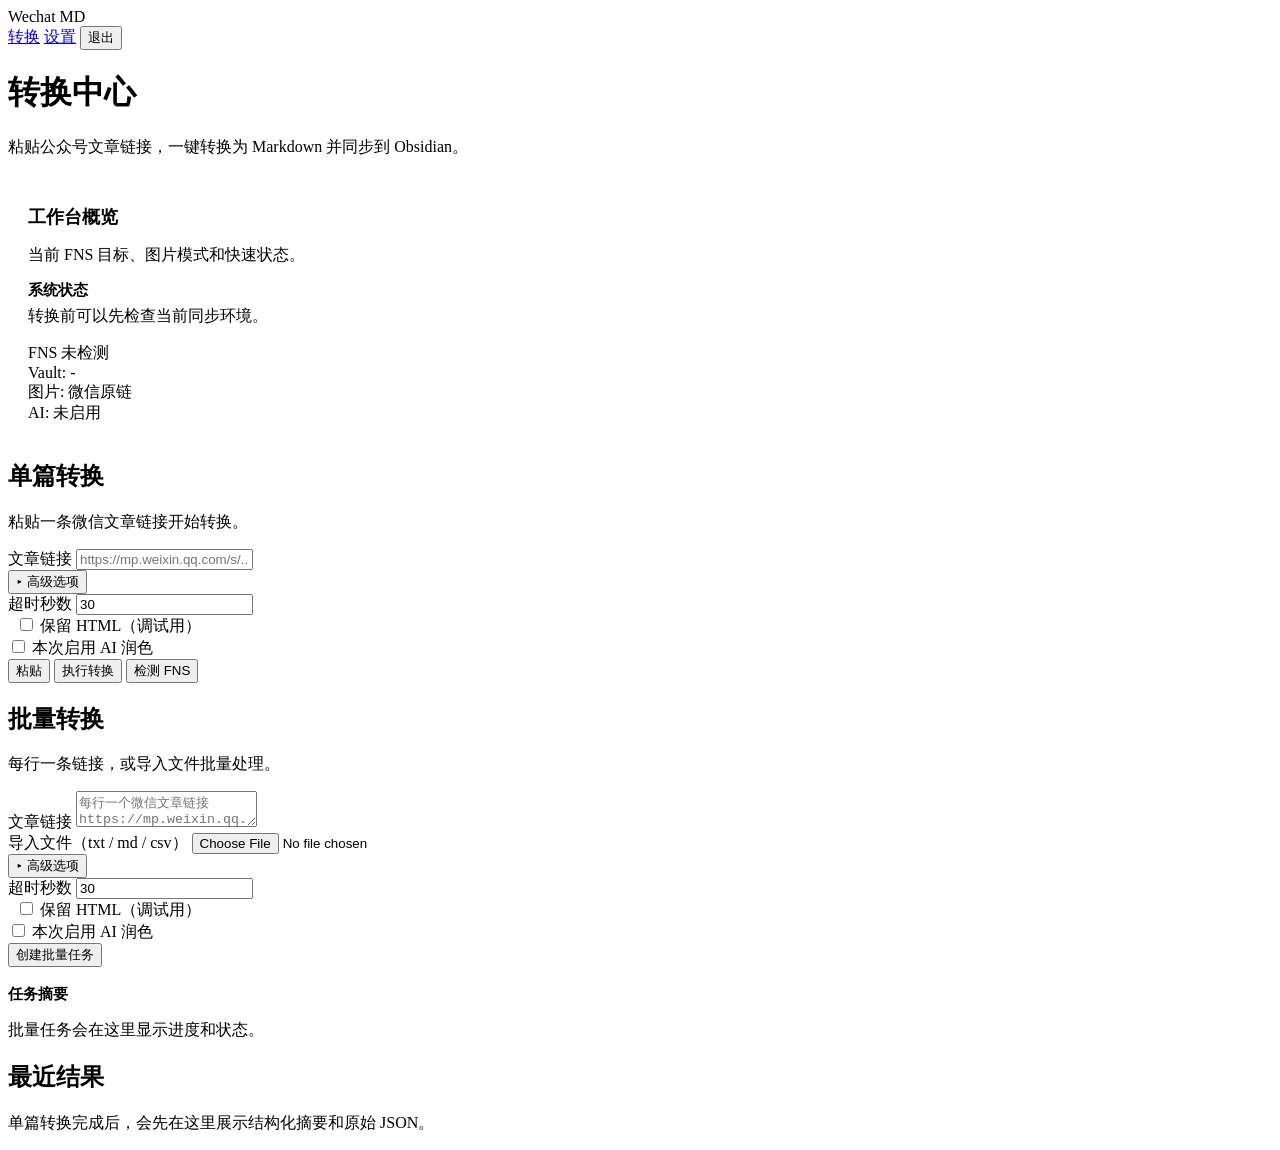
==== commit bc7dd44b: "修复密码样式修改，导入json文件方式" ====
--- a/app/web/index.html
+++ b/app/web/index.html
@@ -3,487 +3,377 @@
 <head>
   <meta charset="utf-8">
   <meta name="viewport" content="width=device-width, initial-scale=1">
-  <title>Wechat MD Server</title>
+  <title>转换中心 — Wechat MD</title>
+  <link rel="preconnect" href="https://fonts.googleapis.com">
+  <link rel="preconnect" href="https://fonts.gstatic.com" crossorigin>
+  <link href="https://fonts.googleapis.com/css2?family=Inter:wght@400;500;600;700&display=swap" rel="stylesheet">
   <link rel="stylesheet" href="/assets/admin.css">
 </head>
 <body>
-  <div class="admin-shell">
-    <aside class="sidebar">
-      <div>
-        <span class="brand-mark">Wechat MD Server</span>
-        <h1 class="brand-title">转换后台</h1>
-        <p class="brand-copy">参考同步服务后台的结构节奏，把转换提交、状态诊断和结果回查统一收拢在一个工作界面里。</p>
-      </div>
-
-      <nav class="sidebar-nav" aria-label="主导航">
-        <a class="nav-link active" href="/">
-          <span>转换</span>
-          <span class="status-badge info">Active</span>
-        </a>
-        <a class="nav-link" href="/settings">
-          <span>设置</span>
-          <span class="status-badge warn">Admin</span>
-        </a>
-      </nav>
-
-      <div class="sidebar-footer">
-        <div class="sidebar-note">
-          <strong>当前工作流</strong>
-          <p class="helper-text">首页只负责提交任务和查看结果摘要。真正的同步目标、图片模式和运行行为在设置中心统一维护。</p>
+  <!-- Top Nav -->
+  <nav class="top-nav">
+    <div class="logo">Wechat <span>MD</span></div>
+    <a class="nav-item active" href="/">转换</a>
+    <a class="nav-item" href="/settings">设置</a>
+    <button id="logout-btn" class="nav-item logout">退出</button>
+  </nav>
+
+  <div class="page">
+    <!-- Status Bar -->
+    <div class="page-header" style="margin-bottom:12px;">
+      <h1>转换中心</h1>
+      <p>粘贴公众号文章链接，一键转换为 Markdown 并同步到 Obsidian。</p>
+    </div>
+
+    <div class="card" style="padding:16px 20px;">
+      <h2 class="card-title" style="font-size:18px; margin-bottom:10px;">工作台概览</h2>
+      <p class="card-desc" style="margin-bottom:12px;">当前 FNS 目标、图片模式和快速状态。</p>
+      <h3 class="card-title" style="font-size:15px; margin-bottom:0;">系统状态</h3>
+      <p class="card-desc" style="margin-top:6px;">转换前可以先检查当前同步环境。</p>
+    
+    <div class="status-bar" id="status-bar">
+      <div class="status-chip"><span class="dot" id="dot-fns"></span><span id="chip-fns">FNS 未检测</span></div>
+      <div class="status-chip"><span id="chip-vault">Vault: -</span></div>
+      <div class="status-chip"><span id="chip-image">图片: 微信原链</span></div>
+      <div class="status-chip"><span id="chip-ai">AI: 未启用</span></div>
+    </div>
+    </div>
+
+    <!-- Single Convert Card -->
+    <div class="card">
+      <h2 class="card-title">单篇转换</h2>
+      <p class="card-desc">粘贴一条微信文章链接开始转换。</p>
+
+      <div class="field">
+        <label for="single-url">文章链接</label>
+        <input id="single-url" placeholder="https://mp.weixin.qq.com/s/...">
+      </div>
+
+      <button class="advanced-toggle" data-toggle-advanced="single-advanced" aria-expanded="false">
+        <span class="arrow">▸</span> 高级选项
+      </button>
+      <div id="single-advanced" class="advanced-panel">
+        <div class="field-row">
+          <div class="field mb-0">
+            <label for="single-timeout">超时秒数</label>
+            <input id="single-timeout" type="number" value="30">
+          </div>
+          <div class="field mb-0">
+            <label>&nbsp;</label>
+            <label class="check-row">
+              <input id="single-save-html" type="checkbox">
+              保留 HTML（调试用）
+            </label>
+          </div>
         </div>
-        <button id="logout-button" class="button ghost">退出登录</button>
-      </div>
-    </aside>
-
-    <div class="content-shell">
-      <header class="topbar">
-        <div>
-          <p class="eyebrow">Conversion Workspace</p>
-          <h1 class="page-title">转换中心</h1>
-          <p class="page-copy">把公众号文章抓取、图片策略和 FNS 同步集中在一个转换优先的工作台里。主列负责执行转换，侧列负责看状态、结果和任务摘要。</p>
+        <label class="check-row" style="margin-top:10px;">
+          <input id="single-ai-enabled" type="checkbox">
+          本次启用 AI 润色
+        </label>
+      </div>
+
+      <div class="action-row mt-0">
+        <button id="single-paste" class="btn btn-ghost">粘贴</button>
+        <button id="single-submit" class="btn btn-primary">执行转换</button>
+        <button id="check-fns-btn" class="btn btn-secondary">检测 FNS</button>
+      </div>
+
+      <div id="single-result-area"></div>
+    </div>
+
+    <!-- Batch Convert Card -->
+    <div class="card">
+      <h2 class="card-title">批量转换</h2>
+      <p class="card-desc">每行一条链接，或导入文件批量处理。</p>
+
+      <div class="field">
+        <label for="batch-urls">文章链接</label>
+        <textarea id="batch-urls" placeholder="每行一个微信文章链接&#10;https://mp.weixin.qq.com/s/...&#10;https://mp.weixin.qq.com/s/..."></textarea>
+      </div>
+      <div class="field">
+        <label for="batch-file">导入文件（txt / md / csv）</label>
+        <input id="batch-file" type="file">
+      </div>
+
+      <button class="advanced-toggle" data-toggle-advanced="batch-advanced" aria-expanded="false">
+        <span class="arrow">▸</span> 高级选项
+      </button>
+      <div id="batch-advanced" class="advanced-panel">
+        <div class="field-row">
+          <div class="field mb-0">
+            <label for="batch-timeout">超时秒数</label>
+            <input id="batch-timeout" type="number" value="30">
+          </div>
+          <div class="field mb-0">
+            <label>&nbsp;</label>
+            <label class="check-row">
+              <input id="batch-save-html" type="checkbox">
+              保留 HTML（调试用）
+            </label>
+          </div>
         </div>
-        <div class="topbar-actions">
-          <div class="quick-chip">
-            <span>当前用户</span>
-            <strong id="current-user-chip">-</strong>
-          </div>
-          <label class="theme-switcher" for="theme-select-index">
-            <span>主题</span>
-            <select id="theme-select-index" data-theme-select>
-              <option value="system">跟随系统</option>
-              <option value="light">浅色</option>
-              <option value="dark">深色</option>
-            </select>
-          </label>
-        </div>
-      </header>
-
-      <main class="page-main">
-        <section class="section-block">
-          <div class="section-head">
-            <div>
-              <h2>工作台概览</h2>
-              <p>先确认当前同步目标和图片模式，再提交转换任务。</p>
-            </div>
-          </div>
-
-          <div class="overview-strip">
-            <article class="metric-card compact">
-              <div class="metric-label">FNS 服务</div>
-              <div class="metric-value" id="metric-fns-url">未配置</div>
-              <div class="metric-foot">当前同步基础地址</div>
-            </article>
-            <article class="metric-card compact">
-              <div class="metric-label">目标 Vault</div>
-              <div class="metric-value" id="metric-vault">未配置</div>
-              <div class="metric-foot">写入的 Obsidian 仓库</div>
-            </article>
-            <article class="metric-card compact">
-              <div class="metric-label">目标目录</div>
-              <div class="metric-value" id="metric-target-dir">未配置</div>
-              <div class="metric-foot">默认同步路径</div>
-            </article>
-            <article class="metric-card compact">
-              <div class="metric-label">图片模式</div>
-              <div class="metric-value" id="metric-image-mode">微信原链</div>
-              <div class="metric-foot" id="metric-image-detail">未启用图床外链</div>
-            </article>
-          </div>
-        </section>
-
-        <section class="section-block">
-          <div class="workspace-grid">
-            <div class="primary-stack">
-              <section class="module-card">
-                <div class="module-header">
-                  <div class="section-head" style="margin-bottom:0;">
-                    <div>
-                      <h2>单篇转换</h2>
-                      <p>适合即时处理单条公众号文章链接。</p>
-                    </div>
-                    <div class="meta-chip">转换优先</div>
-                  </div>
-                </div>
-                <div class="module-body">
-                  <div class="field-grid one">
-                    <div class="field">
-                      <label for="single-url">微信文章链接</label>
-                      <input id="single-url" placeholder="https://mp.weixin.qq.com/s/...">
-                    </div>
-                  </div>
-
-                  <div class="field-grid compact">
-                    <div class="field">
-                      <label for="single-timeout">超时秒数</label>
-                      <input id="single-timeout" type="number" value="30">
-                    </div>
-                    <div class="field inline-toggle">
-                      <label for="single-save-html">保留 HTML</label>
-                      <div class="checkbox-row">
-                        <input id="single-save-html" type="checkbox">
-                        <span class="helper-text">调试时保存原始 HTML</span>
-                      </div>
-                    </div>
-                  </div>
-
-                  <div class="action-row">
-                    <button id="single-submit" class="button">执行转换</button>
-                  </div>
-                </div>
-              </section>
-
-              <section class="module-card">
-                <div class="module-header">
-                  <div class="section-head" style="margin-bottom:0;">
-                    <div>
-                      <h2>批量转换</h2>
-                      <p>支持多行链接或文件导入，适合集中处理待同步文章。</p>
-                    </div>
-                    <div class="meta-chip">任务队列</div>
-                  </div>
-                </div>
-                <div class="module-body">
-                  <div class="field-grid one">
-                    <div class="field">
-                      <label for="batch-urls">多行链接</label>
-                      <textarea id="batch-urls" placeholder="每行一个微信文章链接"></textarea>
-                    </div>
-                    <div class="field">
-                      <label for="batch-file">导入文件（txt / md / csv）</label>
-                      <input id="batch-file" type="file">
-                    </div>
-                  </div>
-
-                  <div class="field-grid compact">
-                    <div class="field">
-                      <label for="batch-timeout">超时秒数</label>
-                      <input id="batch-timeout" type="number" value="30">
-                    </div>
-                    <div class="field inline-toggle">
-                      <label for="batch-save-html">保留 HTML</label>
-                      <div class="checkbox-row">
-                        <input id="batch-save-html" type="checkbox">
-                        <span class="helper-text">批量任务同样可保留 HTML</span>
-                      </div>
-                    </div>
-                  </div>
-
-                  <div class="action-row">
-                    <button id="batch-submit" class="button secondary">创建批量任务</button>
-                  </div>
-                </div>
-              </section>
-            </div>
-
-            <aside class="side-stack">
-              <section class="admin-card">
-                <div class="panel-header">
-                  <div>
-                    <h3>系统状态</h3>
-                    <p>先检测当前 FNS 连接，再决定是否提交任务。</p>
-                  </div>
-                  <button id="check-fns-button" class="button ghost">检测 FNS 连接</button>
-                </div>
-                <div class="status-list">
-                  <div class="status-row">
-                    <div>
-                      <strong id="metric-health-label">待检测</strong>
-                      <div class="helper-text" id="metric-health-detail">准备读取当前配置</div>
-                    </div>
-                    <span class="status-badge info">FNS</span>
-                  </div>
-                </div>
-                <div id="service-summary" class="status-panel"></div>
-                <div class="raw-json">
-                  <details>
-                    <summary>原始 JSON</summary>
-                    <pre id="config-result">加载中...</pre>
-                  </details>
-                </div>
-              </section>
-
-              <section class="admin-card">
-                <div class="panel-header">
-                  <div>
-                    <h3>任务摘要</h3>
-                    <p>批量任务的总量、进度和成功失败统计。</p>
-                  </div>
-                </div>
-                <div id="batch-summary" class="status-panel"></div>
-                <div class="raw-json">
-                  <details>
-                    <summary>原始 JSON</summary>
-                    <pre id="batch-result">暂无任务</pre>
-                  </details>
-                </div>
-              </section>
-
-              <section class="admin-card">
-                <div class="panel-header">
-                  <div>
-                    <h3>最近结果</h3>
-                    <p>默认先看结构化摘要，需要排错时再展开原始 JSON。</p>
-                  </div>
-                </div>
-                <div id="single-summary" class="status-panel"></div>
-                <div class="raw-json">
-                  <details>
-                    <summary>原始 JSON</summary>
-                    <pre id="single-result">等待执行</pre>
-                  </details>
-                </div>
-              </section>
-            </aside>
-          </div>
-        </section>
-      </main>
+        <label class="check-row" style="margin-top:10px;">
+          <input id="batch-ai-enabled" type="checkbox">
+          本次启用 AI 润色
+        </label>
+      </div>
+
+      <div class="action-row mt-0">
+        <button id="batch-submit" class="btn btn-secondary">创建批量任务</button>
+      </div>
+
+      <h3 class="card-title" style="font-size:15px; margin-top:18px;">任务摘要</h3>
+      <p class="card-desc">批量任务会在这里显示进度和状态。</p>
+      <div id="batch-result-area"></div>
+    </div>
+
+    <div class="card">
+      <h2 class="card-title">最近结果</h2>
+      <p class="card-desc">单篇转换完成后，会先在这里展示结构化摘要和原始 JSON。</p>
     </div>
   </div>
 
   <script src="/assets/admin.js"></script>
   <script>
-    const configResult = document.getElementById("config-result");
-    const singleResult = document.getElementById("single-result");
-    const batchResult = document.getElementById("batch-result");
-
-    AdminUI.initThemeControls();
+    AdminUI.initAdvancedToggles();
 
     function imageModeLabel(mode) {
       return mode === "s3_hotlink" ? "S3 图床外链" : "微信原链";
     }
 
-    function setOverview(config) {
-      AdminUI.setText("metric-fns-url", config.fns_base_url || "未配置");
-      AdminUI.setText("metric-vault", config.fns_vault || "未配置");
-      AdminUI.setText("metric-target-dir", config.fns_target_dir || "未配置");
-      AdminUI.setText("metric-image-mode", imageModeLabel(config.image_mode));
-      AdminUI.setText(
-        "metric-image-detail",
-        config.image_mode === "s3_hotlink"
-          ? `${config.image_public_base_url || "未配置域名"}`
-          : "Markdown 保留微信图片原链"
-      );
-      AdminUI.setText("current-user-chip", config.current_user?.username || "-");
-    }
-
-    function setHealth(label, detail, tone) {
-      AdminUI.setText("metric-health-label", label);
-      AdminUI.setText("metric-health-detail", detail);
-      const healthLabel = document.getElementById("metric-health-label");
-      healthLabel.style.color =
-        tone === "success" ? "var(--success)" :
-        tone === "error" ? "var(--danger)" :
-        tone === "warn" ? "var(--warning)" :
-        "var(--primary)";
-    }
-
-    function renderServiceSummary(data, tone, heading, description) {
-      const items = [
-        { label: "FNS 服务", value: data.fns_base_url || data.base_url || "未配置" },
-        { label: "Vault", value: data.fns_vault || data.vault_name || "未配置" },
-        { label: "目录", value: data.fns_target_dir || "00_Inbox/微信公众号" },
-        { label: "图片模式", value: imageModeLabel(data.image_mode || "wechat_hotlink") },
-      ];
-      AdminUI.setHtml("service-summary", AdminUI.resultPanel({
-        title: heading,
-        tone,
-        statusText: tone === "success" ? "正常" : tone === "error" ? "异常" : tone === "warn" ? "待处理" : "已加载",
-        description,
-        items,
+    function aiModeLabel(config) {
+      if (!config?.ai_enabled) return "未启用";
+      return `已启用 / ${config.ai_model || "-"}`;
+    }
+
+    function extractWechatLink(text) {
+      const matches = String(text || "").match(/https?:\/\/mp\.weixin\.qq\.com\/s(?:[/?][^\s)>]+)?/ig) || [];
+      return matches[0] || "";
+    }
+
+    /* ── Load Config ── */
+    async function loadConfig() {
+      try {
+        const res = await fetch("/api/config");
+        const data = await res.json();
+        AdminUI.setText("chip-fns", `FNS: ${data.fns_base_url || "未配置"}`);
+        AdminUI.setText("chip-vault", `Vault: ${data.fns_vault || "未配置"}`);
+        AdminUI.setText("chip-image", `图片: ${imageModeLabel(data.image_mode)}`);
+        AdminUI.setText("chip-ai", `AI: ${aiModeLabel(data)}`);
+        document.getElementById("dot-fns").className = `dot ${data.fns_enabled ? "ok" : "warn"}`;
+        document.getElementById("single-ai-enabled").checked = Boolean(data.ai_enabled);
+        document.getElementById("batch-ai-enabled").checked = Boolean(data.ai_enabled);
+      } catch (err) {
+        AdminUI.setText("chip-fns", "FNS: 读取失败");
+        document.getElementById("dot-fns").className = "dot err";
+      }
+    }
+
+    /* ── Check FNS ── */
+    document.getElementById("check-fns-btn").addEventListener("click", async () => {
+      const btn = document.getElementById("check-fns-btn");
+      btn.disabled = true;
+      btn.textContent = "检测中…";
+      try {
+        const res = await fetch("/api/admin/fns-status");
+        const data = await res.json();
+        if (data.connected && data.vault_exists) {
+          document.getElementById("dot-fns").className = "dot ok";
+          AdminUI.setText("chip-fns", `FNS: ${data.base_url || "已连接"}`);
+          AdminUI.toast("FNS 连接正常", "success");
+          AdminUI.setHtml("single-result-area", AdminUI.resultHtml({
+            title: "FNS 连接正常",
+            tone: "success",
+            description: data.message || "目标 Vault 可正常写入。",
+            items: [
+              { label: "服务地址", value: data.base_url || "-" },
+              { label: "Vault", value: data.vault_name || "-" },
+            ],
+            json: data,
+          }));
+        } else if (data.connected) {
+          document.getElementById("dot-fns").className = "dot warn";
+          AdminUI.toast(data.message || "连接正常但目标 Vault 异常", "warn");
+          AdminUI.setHtml("single-result-area", AdminUI.resultHtml({
+            title: "FNS 目标异常", tone: "warn",
+            description: data.message || "请确认 Vault 名称。",
+            items: [
+              { label: "服务地址", value: data.base_url || "-" },
+              { label: "Vault", value: data.vault_name || "-" },
+            ],
+            json: data,
+          }));
+        } else {
+          document.getElementById("dot-fns").className = "dot err";
+          AdminUI.toast(data.message || "FNS 连接失败", "error");
+          AdminUI.setHtml("single-result-area", AdminUI.resultHtml({
+            title: "FNS 连接失败", tone: "error",
+            description: data.message || "请检查配置。",
+            json: data,
+          }));
+        }
+      } catch (err) {
+        document.getElementById("dot-fns").className = "dot err";
+        AdminUI.toast("检测失败: " + err, "error");
+      } finally {
+        btn.disabled = false;
+        btn.textContent = "检测 FNS";
+      }
+    });
+
+    document.getElementById("single-paste").addEventListener("click", async () => {
+      try {
+        const text = await navigator.clipboard.readText();
+        const url = extractWechatLink(text);
+        if (!url) {
+          AdminUI.toast("剪贴板中未识别到可用的微信文章链接", "warn");
+          return;
+        }
+        document.getElementById("single-url").value = url;
+        AdminUI.toast("已从剪贴板填入文章链接", "success");
+      } catch (err) {
+        AdminUI.toast("读取剪贴板失败，请手动粘贴", "error");
+      }
+    });
+
+    /* ── Single Convert ── */
+    document.getElementById("single-submit").addEventListener("click", async () => {
+      const url = document.getElementById("single-url").value.trim();
+      if (!url) { AdminUI.toast("请输入文章链接", "warn"); return; }
+      const btn = document.getElementById("single-submit");
+      btn.disabled = true;
+      btn.textContent = "转换中…";
+      AdminUI.setHtml("single-result-area", AdminUI.resultHtml({
+        title: "正在处理", tone: "info",
+        description: "单篇任务提交中，请稍候…",
       }));
-    }
-
-    function renderSingleSummary(payload) {
-      if (!payload) {
-        AdminUI.setHtml("single-summary", AdminUI.resultPanel({
-          title: "等待执行",
-          tone: "info",
-          statusText: "空闲",
-          description: "尚未提交单篇转换任务。",
-          items: [
-            { label: "处理状态", value: "等待输入链接" },
-            { label: "同步类型", value: "FNS" },
-          ],
+
+      try {
+        const res = await fetch("/api/convert", {
+          method: "POST",
+          headers: { "Content-Type": "application/json" },
+          body: JSON.stringify({
+            url,
+            timeout: Number(document.getElementById("single-timeout").value || 30),
+            save_html: document.getElementById("single-save-html").checked,
+            ai_enabled: document.getElementById("single-ai-enabled").checked,
+          }),
+        });
+        const data = await res.json();
+        if (res.ok) {
+          document.getElementById("single-url").value = "";
+          AdminUI.toast("转换成功", "success");
+          AdminUI.setHtml("single-result-area", AdminUI.resultHtml({
+            title: data.result?.title || "转换完成",
+            tone: "success",
+            description: "文章已完成转换并同步。",
+            items: [
+              { label: "同步路径", value: data.sync?.path || data.sync?.markdown_file || "-" },
+              { label: "同步类型", value: data.sync?.target || data.output_target || "-" },
+              { label: "图片模式", value: imageModeLabel(data.result?.image_mode) },
+              { label: "AI 润色", value: data.ai_polish?.enabled ? `${data.ai_polish?.status || "-"} / ${data.ai_polish?.model || "-"}` : "未启用" },
+            ],
+            json: data,
+          }));
+        } else {
+          AdminUI.toast("转换失败", "error");
+          AdminUI.setHtml("single-result-area", AdminUI.resultHtml({
+            title: "转换失败", tone: "error",
+            description: data.detail || "请求失败",
+            json: data,
+          }));
+        }
+      } catch (err) {
+        AdminUI.toast("网络错误", "error");
+        AdminUI.setHtml("single-result-area", AdminUI.resultHtml({
+          title: "网络错误", tone: "error", description: String(err),
         }));
-        return;
-      }
-
-      if (payload.status !== "success") {
-        AdminUI.setHtml("single-summary", AdminUI.resultPanel({
-          title: "执行失败",
-          tone: "error",
-          statusText: "失败",
-          description: payload.detail || "请求未成功完成。",
-          items: [
-            { label: "处理状态", value: "单篇转换失败" },
-            { label: "错误信息", value: payload.detail || "-" },
-          ],
-        }));
-        return;
-      }
-
-      AdminUI.setHtml("single-summary", AdminUI.resultPanel({
-        title: payload.result?.title || "转换完成",
-        tone: "success",
-        statusText: "成功",
-        description: "文章已完成转换，并按当前策略同步。",
-        items: [
-          { label: "同步路径", value: payload.sync?.path || payload.sync?.markdown_file || "-" },
-          { label: "同步类型", value: payload.sync?.target || payload.output_target || "-" },
-          { label: "图片模式", value: imageModeLabel(payload.result?.image_mode || "wechat_hotlink") },
-          { label: "临时文件", value: payload.local_artifacts?.retained ? `保留在 ${payload.local_artifacts.workdir}` : "已清理" },
-        ],
-      }));
-    }
-
-    function renderBatchSummary(payload) {
-      if (!payload) {
-        AdminUI.setHtml("batch-summary", AdminUI.resultPanel({
-          title: "暂无任务",
-          tone: "info",
-          statusText: "空闲",
-          description: "创建批量任务后会在这里显示进度。",
-          items: [
-            { label: "已完成", value: "0" },
-            { label: "成功 / 失败", value: "0 / 0" },
-          ],
-        }));
-        return;
-      }
-
-      const tone = payload.status === "completed"
-        ? (payload.failure_count > 0 ? "warn" : "success")
-        : payload.status === "running"
-          ? "info"
-          : "warn";
-      AdminUI.setHtml("batch-summary", AdminUI.resultPanel({
-        title: `任务 ${payload.job_id || "-"}`,
-        tone,
-        statusText: payload.status || "queued",
-        description: payload.status === "completed" ? "批量任务已结束。" : "批量任务正在执行或等待中。",
-        items: [
-          { label: "总数", value: payload.total ?? "-" },
-          { label: "已完成", value: payload.completed ?? "-" },
-          { label: "成功 / 失败", value: `${payload.success_count ?? 0} / ${payload.failure_count ?? 0}` },
-          { label: "工作目录", value: payload.output_dir || "-" },
-        ],
-      }));
-    }
-
-    async function loadConfig() {
-      const response = await fetch("/api/config");
-      const data = await response.json();
-      configResult.textContent = AdminUI.prettyJson(data);
-      setOverview(data);
-      if (data.fns_enabled) {
-        setHealth("已加载", "当前 FNS 配置可用，可继续检测连通性。", "info");
-        renderServiceSummary(data, "info", "服务配置已加载", "当前配置已从服务端读取。");
-      } else {
-        setHealth("待配置", "FNS 尚未配置完整，请先去设置页。", "warn");
-        renderServiceSummary(data, "warn", "FNS 尚未配置", "请先在设置中心填写并保存 FNS 信息。");
-      }
-    }
-
-    async function checkFnsStatus() {
-      setHealth("检测中", "正在检测 FNS 连接，请稍候。", "info");
-      const response = await fetch("/api/admin/fns-status");
-      const data = await response.json();
-      configResult.textContent = AdminUI.prettyJson(data);
-      if (!response.ok) {
-        setHealth("异常", data.detail || "检测失败", "error");
-        renderServiceSummary(data, "error", "检测失败", data.detail || "无法读取 FNS 状态。");
-        return;
-      }
-      if (!data.configured) {
-        setHealth("待配置", data.message || "FNS 尚未配置完整。", "warn");
-        renderServiceSummary(data, "warn", "FNS 尚未配置", data.message || "请先完成配置。");
-      } else if (data.connected && data.vault_exists) {
-        setHealth("连接正常", `已连接 ${data.base_url}，vault 可用。`, "success");
-        renderServiceSummary(data, "success", "FNS 连接正常", data.message || "目标 vault 可正常写入。");
-      } else if (data.connected) {
-        setHealth("部分可用", data.message || "连接正常，但 vault 不存在。", "warn");
-        renderServiceSummary(data, "warn", "连接正常但目标异常", data.message || "请确认目标 vault 名称。");
-      } else {
-        setHealth("连接异常", data.message || "连接失败。", "error");
-        renderServiceSummary(data, "error", "FNS 连接异常", data.message || "请检查服务地址或凭证。");
-      }
-    }
-
-    document.getElementById("single-submit").addEventListener("click", async () => {
-      renderSingleSummary({ status: "pending", detail: "单篇任务正在处理。" });
-      singleResult.textContent = "处理中...";
-      const payload = {
-        url: document.getElementById("single-url").value.trim(),
-        timeout: Number(document.getElementById("single-timeout").value || 30),
-        save_html: document.getElementById("single-save-html").checked,
-      };
-      const response = await fetch("/api/convert", {
-        method: "POST",
-        headers: { "Content-Type": "application/json" },
-        body: JSON.stringify(payload),
-      });
-      const data = await response.json();
-      singleResult.textContent = AdminUI.prettyJson(data);
-      renderSingleSummary(response.ok ? data : { status: "error", detail: data.detail || "执行失败" });
-    });
-
+      } finally {
+        btn.disabled = false;
+        btn.textContent = "执行转换";
+      }
+    });
+
+    /* ── Batch Convert ── */
     async function pollJob(jobId) {
       let keepPolling = true;
       while (keepPolling) {
-        const response = await fetch(`/api/jobs/${jobId}`);
-        const data = await response.json();
-        batchResult.textContent = AdminUI.prettyJson(data);
-        renderBatchSummary(data);
+        const res = await fetch(`/api/jobs/${jobId}`);
+        const data = await res.json();
+        const tone = data.status === "completed"
+          ? (data.failure_count > 0 ? "warn" : "success")
+          : "info";
+        AdminUI.setHtml("batch-result-area", AdminUI.resultHtml({
+          title: `任务 ${data.job_id || "-"}`,
+          tone,
+          description: data.status === "completed" ? "批量任务已结束。" : "批量任务执行中…",
+          items: [
+            { label: "状态", value: data.status || "-" },
+            { label: "总数", value: data.total ?? "-" },
+            { label: "已完成", value: data.completed ?? "-" },
+            { label: "成功 / 失败", value: `${data.success_count ?? 0} / ${data.failure_count ?? 0}` },
+          ],
+          json: data,
+        }));
         keepPolling = data.status === "queued" || data.status === "running";
-        if (keepPolling) {
-          await new Promise((resolve) => setTimeout(resolve, 1500));
-        }
-      }
+        if (keepPolling) await new Promise((r) => setTimeout(r, 1500));
+      }
+      AdminUI.toast("批量任务完成", "success");
     }
 
     document.getElementById("batch-submit").addEventListener("click", async () => {
-      renderBatchSummary({ status: "queued", total: 0, completed: 0, success_count: 0, failure_count: 0 });
-      batchResult.textContent = "创建任务中...";
-      const fileInput = document.getElementById("batch-file");
+      const btn = document.getElementById("batch-submit");
+      btn.disabled = true;
+      btn.textContent = "提交中…";
+
       const formData = new FormData();
       formData.append("urls_text", document.getElementById("batch-urls").value);
       formData.append("timeout", document.getElementById("batch-timeout").value || "30");
       formData.append("save_html", document.getElementById("batch-save-html").checked ? "true" : "false");
-      if (fileInput.files[0]) {
-        formData.append("file", fileInput.files[0]);
-      }
-      const response = await fetch("/api/batch", {
-        method: "POST",
-        body: formData,
-      });
-      const data = await response.json();
-      batchResult.textContent = AdminUI.prettyJson(data);
-      renderBatchSummary(data);
-      if (data.job_id) {
-        pollJob(data.job_id);
-      }
-    });
-
-    document.getElementById("check-fns-button").addEventListener("click", () => {
-      checkFnsStatus().catch((error) => {
-        setHealth("连接异常", String(error), "error");
-        renderServiceSummary({}, "error", "检测失败", String(error));
-      });
-    });
-
-    document.getElementById("logout-button").addEventListener("click", async () => {
+      formData.append("ai_enabled", document.getElementById("batch-ai-enabled").checked ? "true" : "false");
+      const fileInput = document.getElementById("batch-file");
+      if (fileInput.files[0]) formData.append("file", fileInput.files[0]);
+
+      try {
+        const res = await fetch("/api/batch", { method: "POST", body: formData });
+        const data = await res.json();
+        if (res.ok && data.job_id) {
+          document.getElementById("batch-urls").value = "";
+          fileInput.value = "";
+          AdminUI.toast(`批量任务已创建: ${data.total} 篇`, "success");
+          AdminUI.setHtml("batch-result-area", AdminUI.resultHtml({
+            title: "任务已创建", tone: "info",
+            items: [{ label: "总数", value: data.total }, { label: "任务 ID", value: data.job_id }],
+            json: data,
+          }));
+          pollJob(data.job_id);
+        } else {
+          AdminUI.toast("创建失败", "error");
+          AdminUI.setHtml("batch-result-area", AdminUI.resultHtml({
+            title: "创建失败", tone: "error",
+            description: data.detail || "请检查链接内容",
+            json: data,
+          }));
+        }
+      } catch (err) {
+        AdminUI.toast("网络错误", "error");
+        AdminUI.setHtml("batch-result-area", AdminUI.resultHtml({
+          title: "网络错误", tone: "error", description: String(err),
+        }));
+      } finally {
+        btn.disabled = false;
+        btn.textContent = "创建批量任务";
+      }
+    });
+
+    /* ── Logout ── */
+    document.getElementById("logout-btn").addEventListener("click", async () => {
       await fetch("/api/session", { method: "DELETE" });
       window.location.href = "/login";
     });
 
-    renderSingleSummary(null);
-    renderBatchSummary(null);
-
-    loadConfig().catch((error) => {
-      configResult.textContent = String(error);
-      setHealth("连接异常", String(error), "error");
-      renderServiceSummary({}, "error", "配置读取失败", String(error));
-    });
+    /* ── Init ── */
+    loadConfig();
   </script>
 </body>
 </html>
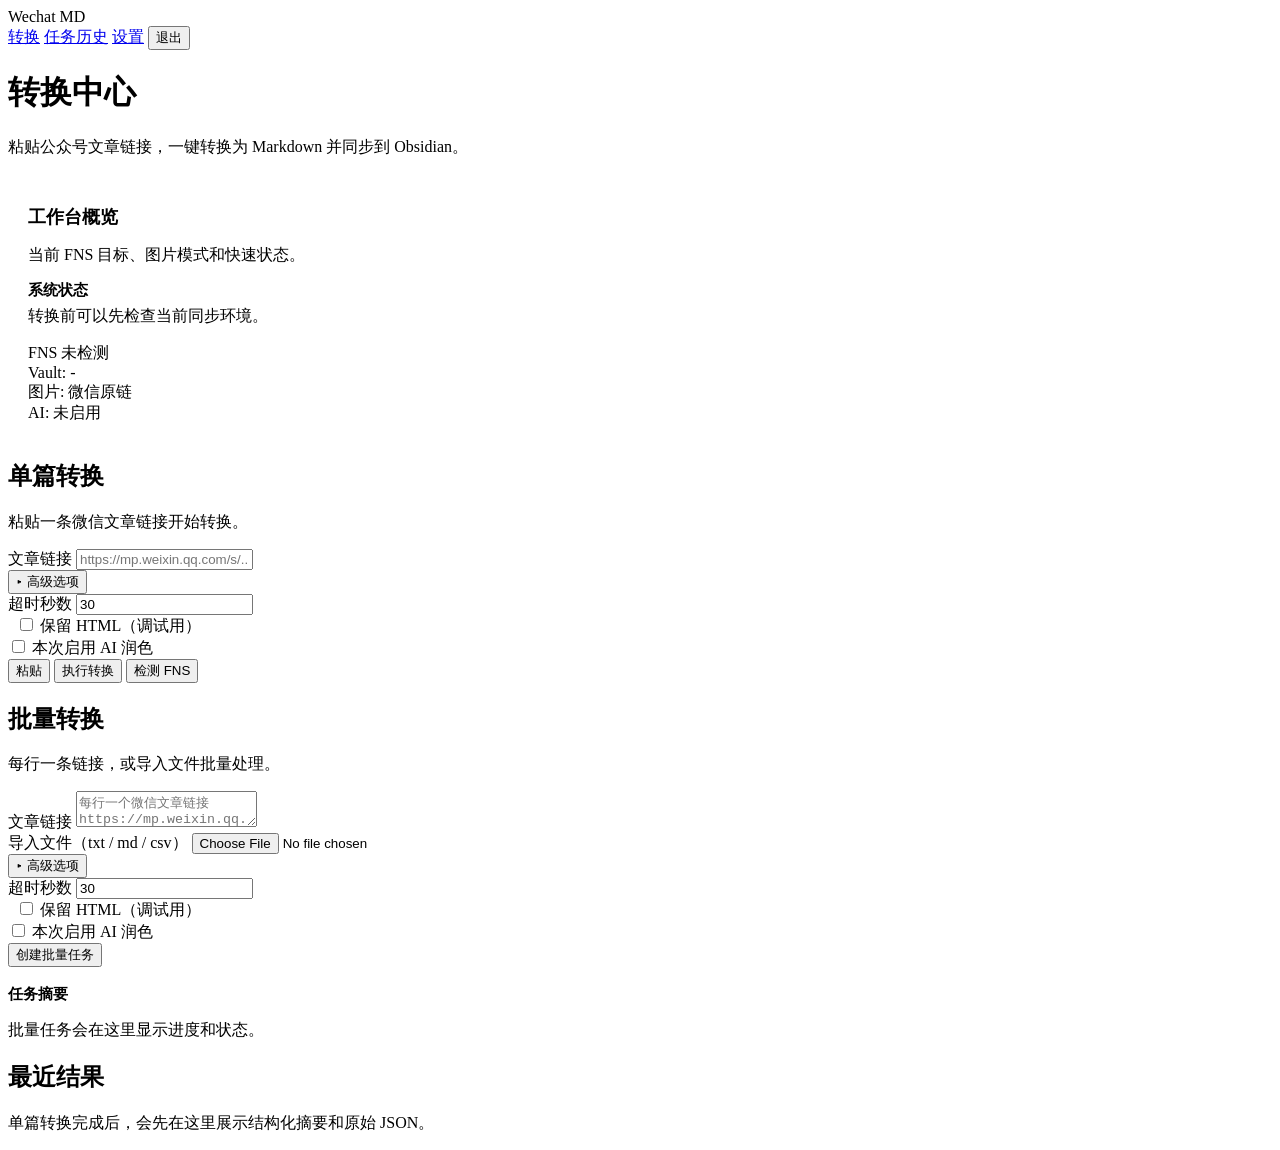
==== commit 018a4b3e: "增加普通网页剪藏和任务历史页面" ====
--- a/app/web/index.html
+++ b/app/web/index.html
@@ -14,6 +14,7 @@
   <nav class="top-nav">
     <div class="logo">Wechat <span>MD</span></div>
     <a class="nav-item active" href="/">转换</a>
+    <a class="nav-item" href="/tasks">任务历史</a>
     <a class="nav-item" href="/settings">设置</a>
     <button id="logout-btn" class="nav-item logout">退出</button>
   </nav>
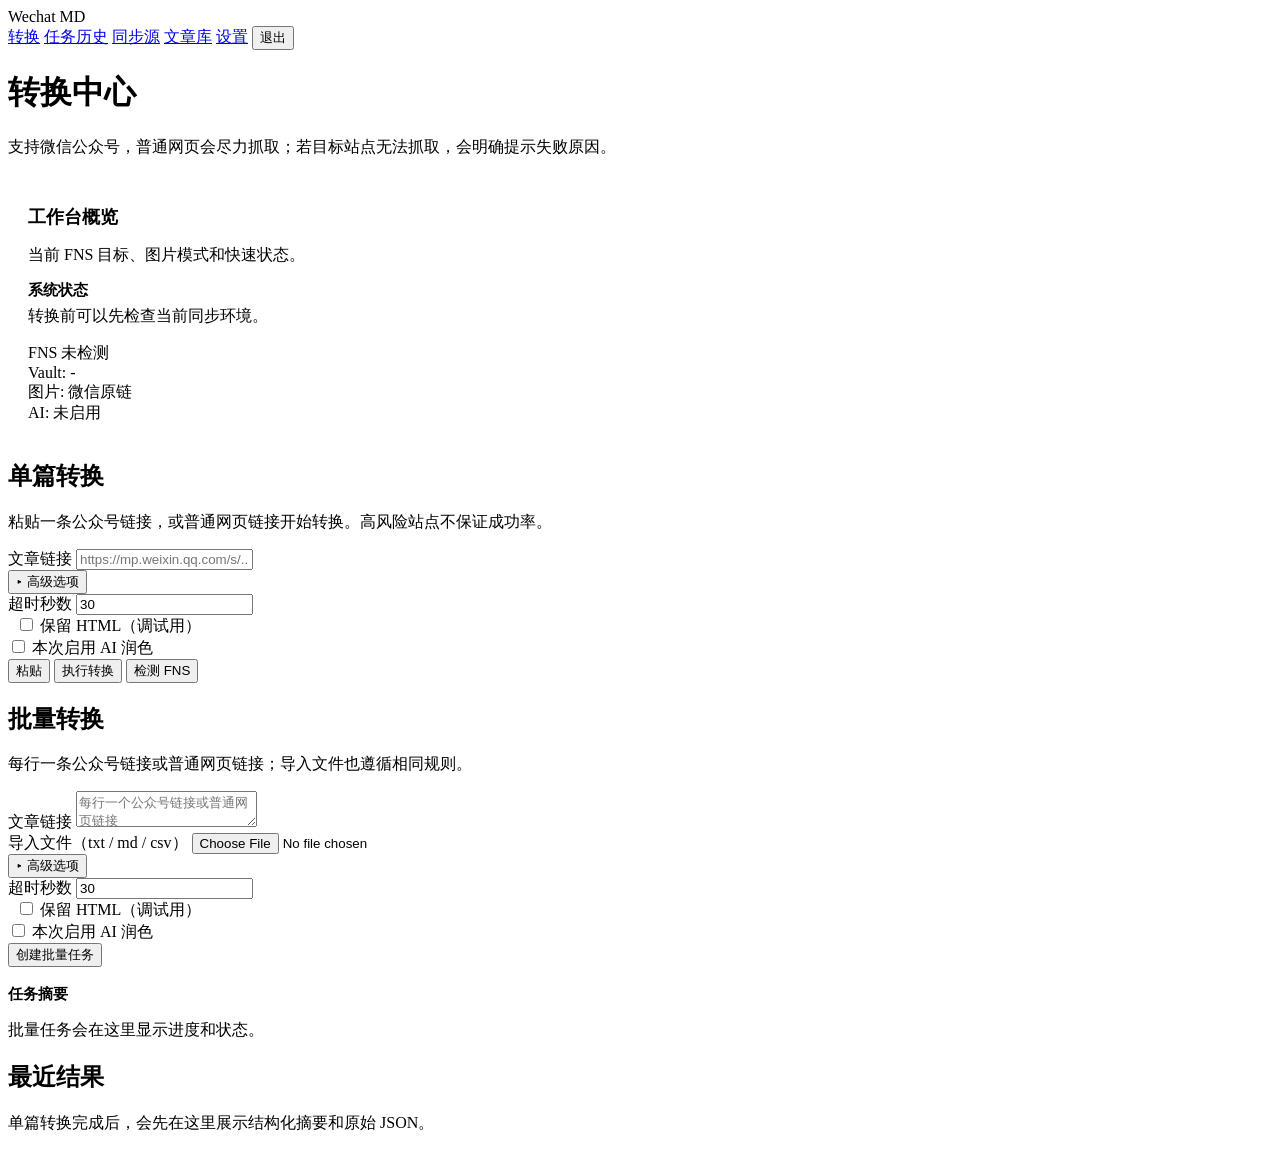
==== commit 82a2e0fc: "增加同步源批量任务执行，并且解决单任务卡死问题" ====
--- a/app/web/index.html
+++ b/app/web/index.html
@@ -15,6 +15,8 @@
     <div class="logo">Wechat <span>MD</span></div>
     <a class="nav-item active" href="/">转换</a>
     <a class="nav-item" href="/tasks">任务历史</a>
+    <a class="nav-item" href="/sync">同步源</a>
+    <a class="nav-item" href="/articles">文章库</a>
     <a class="nav-item" href="/settings">设置</a>
     <button id="logout-btn" class="nav-item logout">退出</button>
   </nav>
@@ -23,7 +25,7 @@
     <!-- Status Bar -->
     <div class="page-header" style="margin-bottom:12px;">
       <h1>转换中心</h1>
-      <p>粘贴公众号文章链接，一键转换为 Markdown 并同步到 Obsidian。</p>
+      <p>支持微信公众号，普通网页会尽力抓取；若目标站点无法抓取，会明确提示失败原因。</p>
     </div>
 
     <div class="card" style="padding:16px 20px;">
@@ -43,11 +45,11 @@
     <!-- Single Convert Card -->
     <div class="card">
       <h2 class="card-title">单篇转换</h2>
-      <p class="card-desc">粘贴一条微信文章链接开始转换。</p>
+      <p class="card-desc">粘贴一条公众号链接，或普通网页链接开始转换。高风险站点不保证成功率。</p>
 
       <div class="field">
         <label for="single-url">文章链接</label>
-        <input id="single-url" placeholder="https://mp.weixin.qq.com/s/...">
+        <input id="single-url" placeholder="https://mp.weixin.qq.com/s/... 或 https://your-host/article">
       </div>
 
       <button class="advanced-toggle" data-toggle-advanced="single-advanced" aria-expanded="false">
@@ -85,11 +87,11 @@
     <!-- Batch Convert Card -->
     <div class="card">
       <h2 class="card-title">批量转换</h2>
-      <p class="card-desc">每行一条链接，或导入文件批量处理。</p>
+      <p class="card-desc">每行一条公众号链接或普通网页链接；导入文件也遵循相同规则。</p>
 
       <div class="field">
         <label for="batch-urls">文章链接</label>
-        <textarea id="batch-urls" placeholder="每行一个微信文章链接&#10;https://mp.weixin.qq.com/s/...&#10;https://mp.weixin.qq.com/s/..."></textarea>
+        <textarea id="batch-urls" placeholder="每行一个公众号链接或普通网页链接&#10;https://mp.weixin.qq.com/s/...&#10;https://your-host/article"></textarea>
       </div>
       <div class="field">
         <label for="batch-file">导入文件（txt / md / csv）</label>
@@ -147,8 +149,8 @@
       return `已启用 / ${config.ai_model || "-"}`;
     }
 
-    function extractWechatLink(text) {
-      const matches = String(text || "").match(/https?:\/\/mp\.weixin\.qq\.com\/s(?:[/?][^\s)>]+)?/ig) || [];
+    function extractSupportedLink(text) {
+      const matches = String(text || "").match(/https?:\/\/[^\s<>\"]+/ig) || [];
       return matches[0] || "";
     }
 
@@ -225,9 +227,9 @@
     document.getElementById("single-paste").addEventListener("click", async () => {
       try {
         const text = await navigator.clipboard.readText();
-        const url = extractWechatLink(text);
+        const url = extractSupportedLink(text);
         if (!url) {
-          AdminUI.toast("剪贴板中未识别到可用的微信文章链接", "warn");
+          AdminUI.toast("剪贴板中未识别到可用链接", "warn");
           return;
         }
         document.getElementById("single-url").value = url;
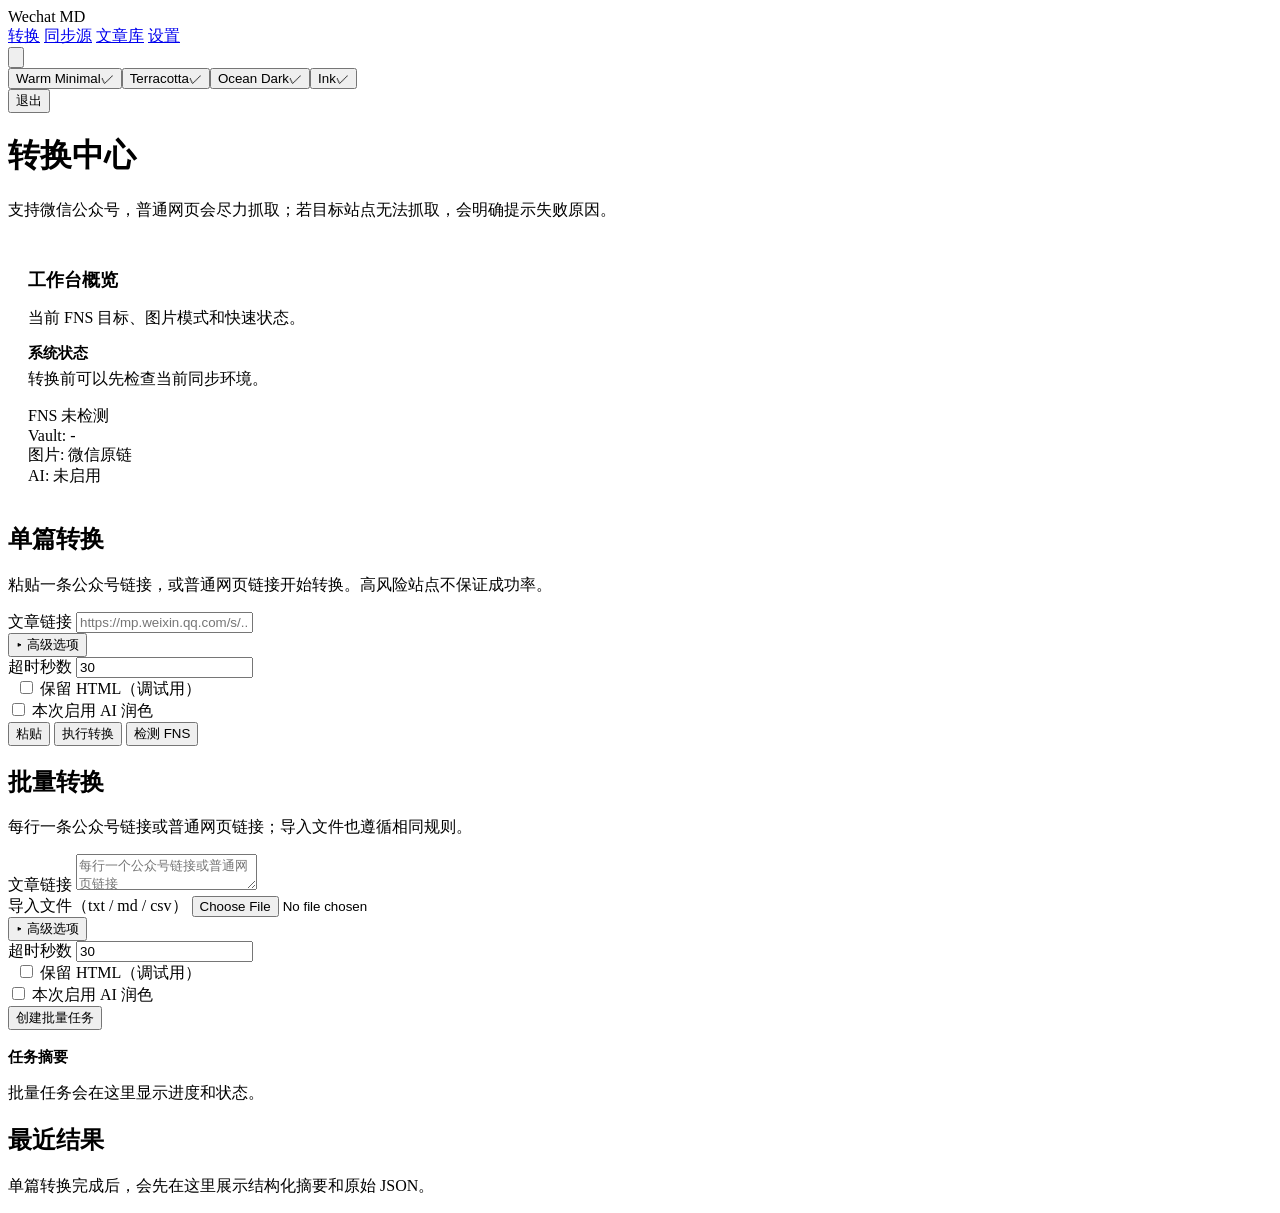
==== commit d352a06d: "增加三种主题样式" ====
--- a/app/web/index.html
+++ b/app/web/index.html
@@ -7,18 +7,17 @@
   <link rel="preconnect" href="https://fonts.googleapis.com">
   <link rel="preconnect" href="https://fonts.gstatic.com" crossorigin>
   <link href="https://fonts.googleapis.com/css2?family=Inter:wght@400;500;600;700&display=swap" rel="stylesheet">
-  <link rel="stylesheet" href="/assets/admin.css">
+  <link rel="stylesheet" href="/assets/admin.css?v=20260331f">
 </head>
 <body>
   <!-- Top Nav -->
   <nav class="top-nav">
     <div class="logo">Wechat <span>MD</span></div>
     <a class="nav-item active" href="/">转换</a>
-    <a class="nav-item" href="/tasks">任务历史</a>
     <a class="nav-item" href="/sync">同步源</a>
     <a class="nav-item" href="/articles">文章库</a>
     <a class="nav-item" href="/settings">设置</a>
-    <button id="logout-btn" class="nav-item logout">退出</button>
+    <div class="theme-switcher"><button class="theme-btn" id="theme-toggle" title="切换主题"><svg viewBox="0 0 24 24" fill="none" stroke="currentColor" stroke-width="2" stroke-linecap="round" stroke-linejoin="round"><circle cx="12" cy="12" r="5"/><line x1="12" y1="1" x2="12" y2="3"/><line x1="12" y1="21" x2="12" y2="23"/><line x1="4.22" y1="4.22" x2="5.64" y2="5.64"/><line x1="18.36" y1="18.36" x2="19.78" y2="19.78"/><line x1="1" y1="12" x2="3" y2="12"/><line x1="21" y1="12" x2="23" y2="12"/><line x1="4.22" y1="19.78" x2="5.64" y2="18.36"/><line x1="18.36" y1="5.64" x2="19.78" y2="4.22"/></svg></button><div class="theme-dropdown hidden" id="theme-dropdown"><button class="theme-option" data-theme-value="warm-minimal"><span class="theme-dot" style="background:#3D8B5E;"></span>Warm Minimal<span class="theme-check">&#10003;</span></button><button class="theme-option" data-theme-value="terracotta"><span class="theme-dot" style="background:#C67B5C;"></span>Terracotta<span class="theme-check">&#10003;</span></button><button class="theme-option" data-theme-value="ocean-dark"><span class="theme-dot" style="background:#EA580C;"></span>Ocean Dark<span class="theme-check">&#10003;</span></button><button class="theme-option" data-theme-value="ink"><span class="theme-dot" style="background:#2563EB;"></span>Ink<span class="theme-check">&#10003;</span></button></div></div><button id="logout-btn" class="nav-item logout">退出</button>
   </nav>
 
   <div class="page">
@@ -136,9 +135,8 @@
     </div>
   </div>
 
-  <script src="/assets/admin.js"></script>
+  <script src="/assets/admin.js?v=20260331f"></script>
   <script>
-    AdminUI.initAdvancedToggles();
 
     function imageModeLabel(mode) {
       return mode === "s3_hotlink" ? "S3 图床外链" : "微信原链";
